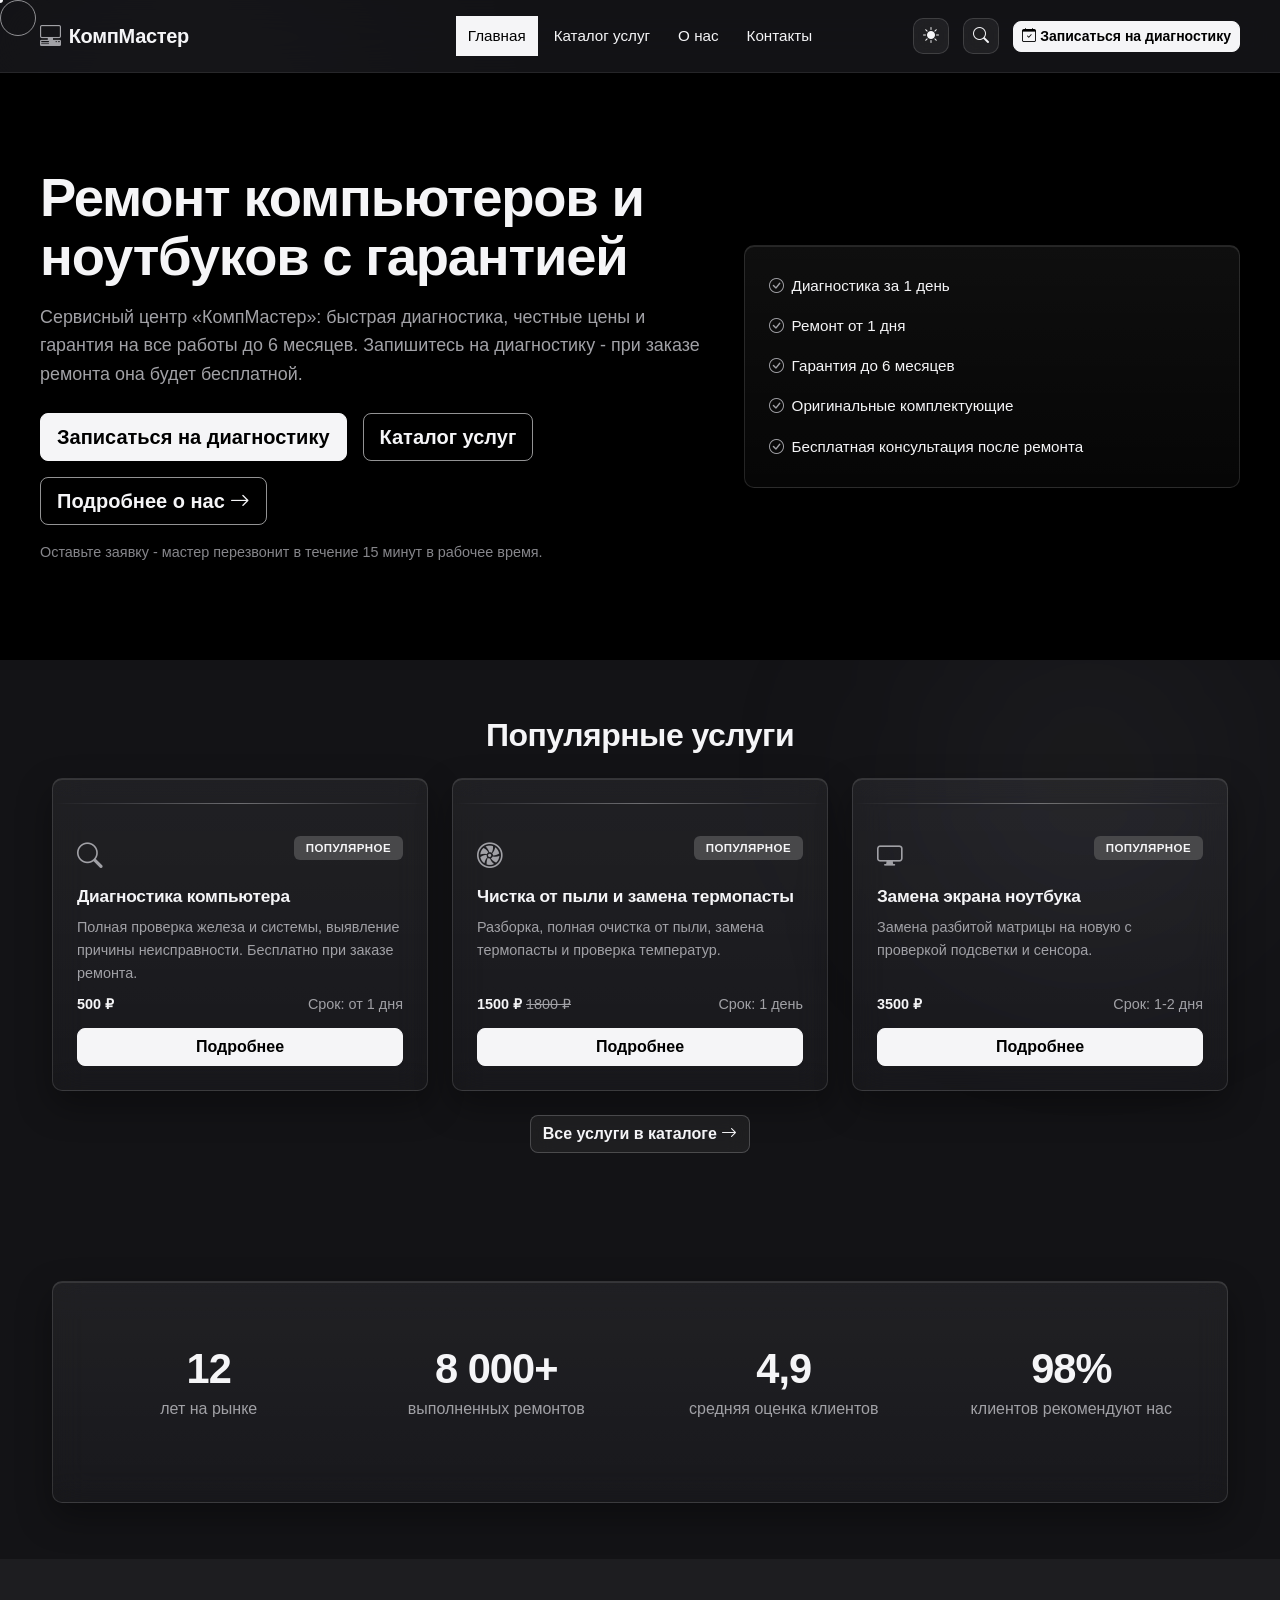
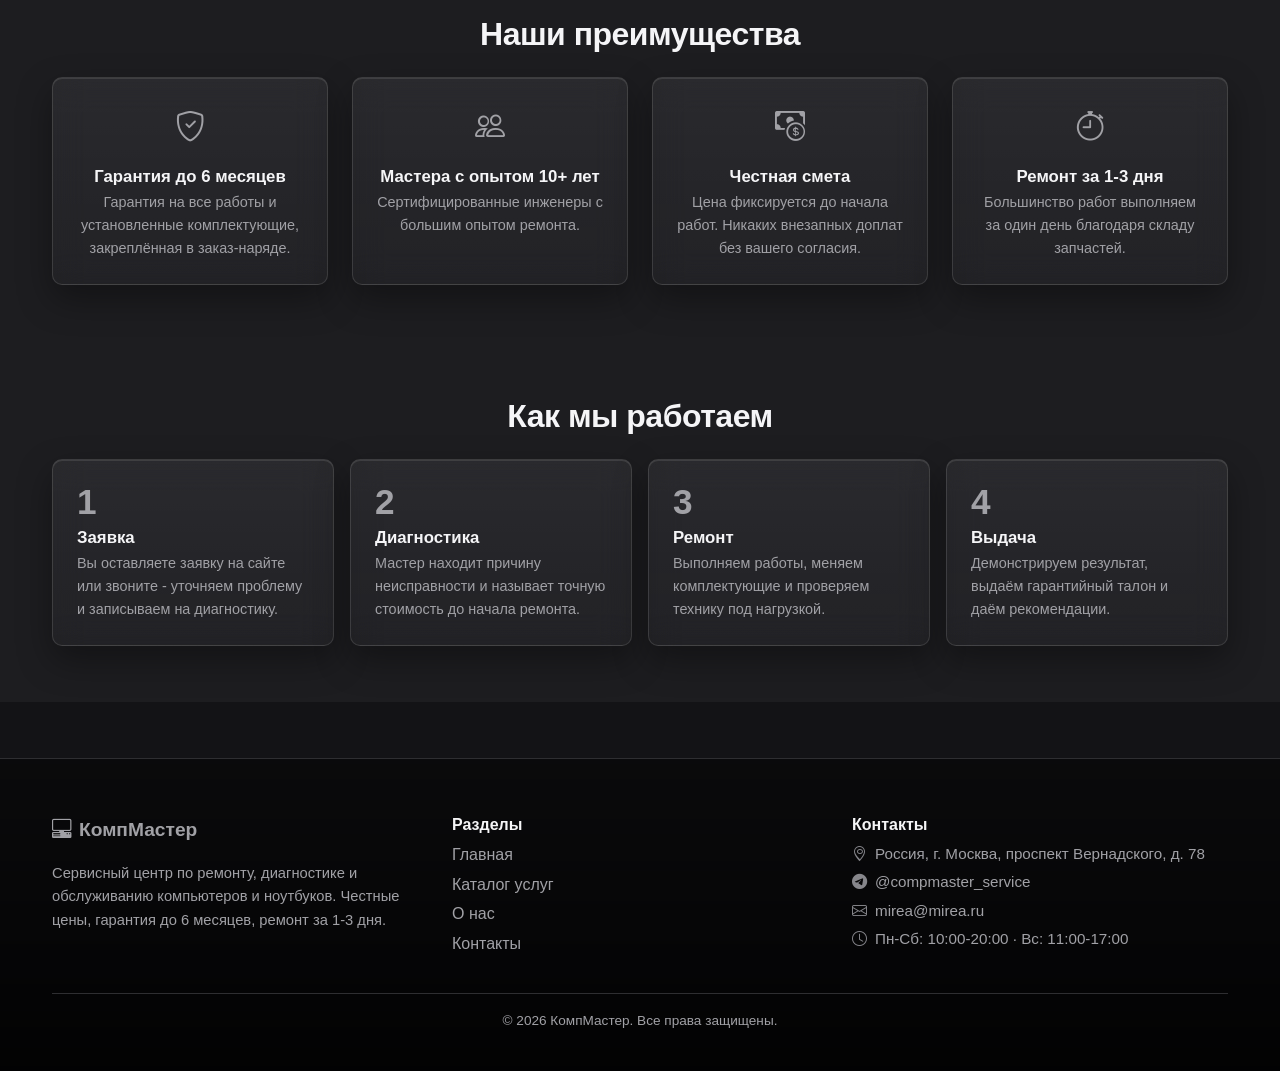
==== experimental/index.html @ b57129ef "Экспериментальная версия: прогресс-бар, темы, курсор, поиск, reveal-анимации" ====
<!DOCTYPE html>
<html lang="ru">
<head>
<meta charset="UTF-8">
<meta name="viewport" content="width=device-width, initial-scale=1.0">
<meta name="description" content="КомпМастер - ремонт и обслуживание компьютеров и ноутбуков.">
<title>КомпМастер - ремонт компьютеров</title>

<link rel="stylesheet" href="https://cdn.jsdelivr.net/npm/bootstrap@5.3.3/dist/css/bootstrap.min.css">
<link rel="stylesheet" href="https://cdn.jsdelivr.net/npm/bootstrap-icons@1.11.3/font/bootstrap-icons.min.css">
<link rel="icon" type="image/svg+xml" href="images/favicon.svg">
<link rel="stylesheet" href="css/style.css">

<script src="https://cdn.jsdelivr.net/npm/bootstrap@5.3.3/dist/js/bootstrap.bundle.min.js" defer></script>
<script src="js/main.js" defer></script>
</head>
<body>
<div class="reading-progress" id="reading-progress" aria-hidden="true"></div>
<div class="cursor-dot" id="cursor-dot" aria-hidden="true"></div>
<div class="cursor-ring" id="cursor-ring" aria-hidden="true"></div>


<header class="site-header">
    <div class="container site-header__inner">

        <a class="site-header__logo" href="index.html">
            <i class="bi bi-pc-display-horizontal site-header__logo-icon"></i>
            КомпМастер
        </a>

        <nav class="site-nav" aria-label="Основная навигация">
<ul class="site-nav__list">
<li class="site-nav__item"><a class="site-nav__link site-nav__link--active" href="index.html" aria-current="page">Главная</a></li>
<li class="site-nav__item"><a class="site-nav__link" href="catalog.html">Каталог услуг</a></li>
<li class="site-nav__item"><a class="site-nav__link" href="about.html">О нас</a></li>
<li class="site-nav__item"><a class="site-nav__link" href="contacts.html">Контакты</a></li>
</ul>
</nav>

        <div class="site-header__actions">
<button class="header-icon-btn" id="theme-toggle" type="button" aria-label="Сменить тему"><i class="bi bi-sun-fill" aria-hidden="true"></i></button>
<button class="header-icon-btn" id="search-open" type="button" aria-label="Поиск по сайту"><i class="bi bi-search" aria-hidden="true"></i></button>

            <a class="btn btn-primary btn-sm" href="service.html?id=1#request">
                <i class="bi bi-calendar-check"></i>
                Записаться на диагностику
            </a>
        </div>

    </div>
</header>

<main>

    <!-- ГЛАВНЫЙ ЭКРАН -->
    <section class="hero" id="hero">
        <div class="container hero__inner">

            <div class="hero__content">
                <h1 class="hero__title">Ремонт компьютеров и ноутбуков с гарантией</h1>

                <p class="hero__text">
                    Сервисный центр «КомпМастер»: быстрая диагностика,
                    честные цены и гарантия на все работы до 6 месяцев.
                    Запишитесь на диагностику - при заказе ремонта она будет бесплатной.
                </p>

                <div class="hero__actions">
                    <a class="btn btn-warning btn-lg hero__button" href="service.html?id=1#request">
                        Записаться на диагностику
                    </a>
                    <a class="btn btn-outline-light btn-lg" href="catalog.html">
                        Каталог услуг
                    </a>
                    <a class="btn btn-outline-light btn-lg" href="about.html">
                        Подробнее о нас
                        <i class="bi bi-arrow-right"></i>
                    </a>
                </div>

                <p class="hero__note">
                    Оставьте заявку - мастер перезвонит в течение 15 минут в рабочее время.
                </p>
            </div>

            <div class="hero__card">
                <ul class="hero__list">
                    <li class="hero__list-item"><i class="bi bi-check-circle"></i>Диагностика за 1 день</li>
                    <li class="hero__list-item"><i class="bi bi-check-circle"></i>Ремонт от 1 дня</li>
                    <li class="hero__list-item"><i class="bi bi-check-circle"></i>Гарантия до 6 месяцев</li>
                    <li class="hero__list-item"><i class="bi bi-check-circle"></i>Оригинальные комплектующие</li>
                    <li class="hero__list-item"><i class="bi bi-check-circle"></i>Бесплатная консультация после ремонта</li>
                </ul>
            </div>

        </div>
    </section>

    <!-- ПОПУЛЯРНЫЕ УСЛУГИ -->
    <section class="section" id="popular">
        <div class="container">
            <h2 class="section__title">Популярные услуги</h2>
            <div class="services-grid" id="popular-grid"></div>

            <p class="text-center mt-4">
                <a class="btn btn-dark" href="catalog.html">
                    Все услуги в каталоге
                    <i class="bi bi-arrow-right"></i>
                </a>
            </p>
        </div>
    </section>

    <!-- СТАТИСТИКА -->
    <section class="section" id="stats">
        <div class="container">
            <div class="stats-grid">
                <p class="stats-item">
                    <span class="stats-item__value">12</span>
                    <span class="stats-item__label">лет на рынке</span>
                </p>
                <p class="stats-item">
                    <span class="stats-item__value">8 000+</span>
                    <span class="stats-item__label">выполненных ремонтов</span>
                </p>
                <p class="stats-item">
                    <span class="stats-item__value">4,9</span>
                    <span class="stats-item__label">средняя оценка клиентов</span>
                </p>
                <p class="stats-item">
                    <span class="stats-item__value">98%</span>
                    <span class="stats-item__label">клиентов рекомендуют нас</span>
                </p>
            </div>
        </div>
    </section>

    <!-- ПРЕИМУЩЕСТВА -->
    <section class="section section--soft" id="advantages">
        <div class="container">
            <h2 class="section__title">Наши преимущества</h2>

            <div class="advantages-grid">
                <article class="advantage-card">
                    <i class="bi bi-shield-check advantage-card__icon"></i>
                    <h3 class="advantage-card__title">Гарантия до 6 месяцев</h3>
                    <p class="advantage-card__text">
                        Гарантия на все работы и установленные комплектующие,
                        закреплённая в заказ-наряде.
                    </p>
                </article>

                <article class="advantage-card">
                    <i class="bi bi-people advantage-card__icon"></i>
                    <h3 class="advantage-card__title">Мастера с опытом 10+ лет</h3>
                    <p class="advantage-card__text">
                        Сертифицированные инженеры с большим опытом ремонта.
                    </p>
                </article>

                <article class="advantage-card">
                    <i class="bi bi-cash-coin advantage-card__icon"></i>
                    <h3 class="advantage-card__title">Честная смета</h3>
                    <p class="advantage-card__text">
                        Цена фиксируется до начала работ.
                        Никаких внезапных доплат без вашего согласия.
                    </p>
                </article>

                <article class="advantage-card">
                    <i class="bi bi-stopwatch advantage-card__icon"></i>
                    <h3 class="advantage-card__title">Ремонт за 1-3 дня</h3>
                    <p class="advantage-card__text">
                        Большинство работ выполняем за один день
                        благодаря складу запчастей.
                    </p>
                </article>
            </div>
        </div>
    </section>

    <!-- ЭТАПЫ РАБОТЫ -->
    <section class="section section--soft" id="steps">
        <div class="container">
            <h2 class="section__title">Как мы работаем</h2>

            <ol class="steps-list">
                <li class="steps-list__item">
                    <h3 class="steps-list__title">Заявка</h3>
                    <p class="steps-list__text">
                        Вы оставляете заявку на сайте или звоните -
                        уточняем проблему и записываем на диагностику.
                    </p>
                </li>

                <li class="steps-list__item">
                    <h3 class="steps-list__title">Диагностика</h3>
                    <p class="steps-list__text">
                        Мастер находит причину неисправности и называет
                        точную стоимость до начала ремонта.
                    </p>
                </li>

                <li class="steps-list__item">
                    <h3 class="steps-list__title">Ремонт</h3>
                    <p class="steps-list__text">
                        Выполняем работы, меняем комплектующие
                        и проверяем технику под нагрузкой.
                    </p>
                </li>

                <li class="steps-list__item">
                    <h3 class="steps-list__title">Выдача</h3>
                    <p class="steps-list__text">
                        Демонстрируем результат, выдаём гарантийный
                        талон и даём рекомендации.
                    </p>
                </li>
            </ol>
        </div>
    </section>

</main>

<!-- ПОДВАЛ -->
<footer class="site-footer">
<div class="container">
<div class="site-footer__grid">
<div class="site-footer__about">
<a class="site-footer__logo" href="index.html"><i class="bi bi-pc-display-horizontal" aria-hidden="true"></i>КомпМастер</a>
<p class="site-footer__slogan">Сервисный центр по ремонту, диагностике и обслуживанию компьютеров и ноутбуков. Честные цены, гарантия до 6 месяцев, ремонт за 1-3 дня.</p>
</div>
<nav class="site-footer__nav" aria-label="Разделы сайта">
<h2 class="site-footer__title">Разделы</h2>
<ul class="site-footer__list">
<li class="site-footer__list-item"><a class="site-footer__link" href="index.html">Главная</a></li>
<li class="site-footer__list-item"><a class="site-footer__link" href="catalog.html">Каталог услуг</a></li>
<li class="site-footer__list-item"><a class="site-footer__link" href="about.html">О нас</a></li>
<li class="site-footer__list-item"><a class="site-footer__link" href="contacts.html">Контакты</a></li>
</ul>
</nav>
<div class="site-footer__contacts">
<h2 class="site-footer__title">Контакты</h2>
<p class="site-footer__contact"><i class="bi bi-geo-alt" aria-hidden="true"></i>Россия, г. Москва, проспект Вернадского, д. 78</p>
<p class="site-footer__contact"><i class="bi bi-telegram" aria-hidden="true"></i><a href="https://t.me/compmaster_service" target="_blank" rel="noopener">@compmaster_service</a></p>
<p class="site-footer__contact"><i class="bi bi-envelope" aria-hidden="true"></i><a href="mailto:mirea@mirea.ru">mirea@mirea.ru</a></p>
<p class="site-footer__contact"><i class="bi bi-clock" aria-hidden="true"></i>Пн-Сб: 10:00-20:00 · Вс: 11:00-17:00</p>
</div>
</div>
<div class="site-footer__bottom">
<p>&copy; 2026 КомпМастер. Все права защищены.</p>
</div>
</div>
</footer>

<!-- МОДАЛЬНОЕ ОКНО УСЛУГИ -->
<div class="modal fade service-modal" id="service-modal" tabindex="-1"
     aria-labelledby="service-modal-title" aria-hidden="true">
    <div class="modal-dialog modal-dialog-centered">
        <div class="modal-content">
            <div class="modal-header">
                <h2 class="modal-title h5" id="service-modal-title">Услуга</h2>
                <button class="btn-close" type="button"
                        data-bs-dismiss="modal" aria-label="Закрыть"></button>
            </div>
            <div class="modal-body">
                <p class="service-modal__info" id="service-modal-description">
                    Краткое описание услуги.
                </p>
                <div class="service-modal__meta">
                    <span>Категория: <strong id="service-modal-category">-</strong></span>
                    <span>Стоимость: <strong id="service-modal-price">-</strong></span>
                    <span>Срок: <strong id="service-modal-days">-</strong></span>
                </div>
            </div>
            <div class="modal-footer">
                <a class="btn btn-outline-secondary" href="catalog.html">Все услуги</a>
                <a class="btn btn-primary" id="service-modal-link" href="service.html">
                    Перейти на страницу услуги
                </a>
            </div>
        </div>
    </div>
</div>

<button class="scroll-top" id="scroll-top" type="button" aria-label="Наверх">
    <i class="bi bi-arrow-up"></i>
</button>


<div class="search-overlay" id="search-overlay" aria-hidden="true">
<div class="search-overlay__backdrop" id="search-backdrop"></div>
<div class="search-overlay__panel" role="dialog" aria-modal="true" aria-label="Поиск по сайту">
<div class="search-overlay__header">
<i class="bi bi-search search-overlay__icon" aria-hidden="true"></i>
<input class="search-overlay__input" id="search-input" type="search" placeholder="Поиск: услуги, страницы..." autocomplete="off">
<button class="search-overlay__close" id="search-close" type="button" aria-label="Закрыть поиск"><i class="bi bi-x-lg" aria-hidden="true"></i></button>
</div>
<div class="search-overlay__results" id="search-results" role="listbox"></div>
</div>
</div>
</body>
</html>
---- experimental/css/style.css ----
/* КомпМастер — сервисный центр по ремонту компьютеров */
/* Методология: БЭМ · Flexbox + Grid · CSS-переменные */
/* Стиль: тёмная монохромная тема (Apple Dark) */

/* 1. Переменные проекта */
:root {
  /* Цвет: тёмная монохромная палитра */
  --color-bg: #131316;
  --color-text: #f5f5f7;
  --color-muted: #a1a1a6;
  --color-primary: #f5f5f7;
  --color-primary-dark: #d2d2d7;
  --color-dark: #000000;
  --color-accent: #86868b;
  --color-border: #2e2e31;
  --color-surface: #1d1d20;
  --color-surface-accent: #26262a;
  --color-danger: #ff6b6b;
  --color-success: #4cd471;
  --color-success-bg: rgb(76 212 113 / 12%);
  --color-error-bg: rgb(255 107 107 / 12%);
  --color-white: #ffffff;
  /* Отступы */
  --space-xs: 4px;
  --space-sm: 8px;
  --space-md: 16px;
  --space-lg: 24px;
  --space-xl: 32px;
  --space-2xl: 56px;
  /* Тени */
  --shadow-sm: 0 1px 3px rgb(0 0 0 / 40%);
  --shadow-md: 0 6px 18px rgb(0 0 0 / 45%);
  --shadow-lg: 0 16px 40px rgb(0 0 0 / 55%);
  /* Прочее */
  --container-width: 1200px;
  --header-height: 72px;
  --focus-ring: 0 0 0 3px rgb(245 245 247 / 15%);
  --transition: 0.25s ease;
}

/* 2. Базовые стили */
* { box-sizing: border-box; }
html { scroll-behavior: smooth; }
body {
  margin: 0;
  font-family: -apple-system, BlinkMacSystemFont, "Segoe UI", Roboto, Arial, sans-serif;
  font-size: 16px;
  line-height: 1.6;
  color: var(--color-text);
  background-color: var(--color-bg);
  -webkit-font-smoothing: antialiased;
}
a { color: var(--color-text); }
a:hover { color: var(--color-muted); }
a:focus-visible,
button:focus-visible,
input:focus-visible,
select:focus-visible,
textarea:focus-visible {
  outline: 2px solid var(--color-text);
  outline-offset: 2px;
  box-shadow: var(--focus-ring);
}
:target { outline: none; }
section[id], [id="request"] { scroll-margin-top: calc(var(--header-height) + 16px); }
img { max-width: 100%; }
.container { max-width: var(--container-width); }

::selection { color: var(--color-dark); background-color: var(--color-text); }

/* Слегка закруглённые окна и карточки (как у Apple) */
.modal-content { border-radius: 12px; overflow: hidden; }
.service-card,
.review-card,
.advantage-card,
.steps-list__item,
.hero__card,
.request-form,
.filters,
.filters__help,
.contact-list__item,
.stats-grid,
.reviews-summary,
.accordion-item { border-radius: 10px; }
.btn,
.form-control,
.form-select { border-radius: 8px; }
.badge-tag { border-radius: 6px; }


/* Секции */
.section { padding: var(--space-2xl) 0; }
.section--soft { background-color: var(--color-surface); }
.section__title {
  margin: 0 0 var(--space-lg);
  font-size: 2rem;
  font-weight: 700;
  letter-spacing: -0.5px;
  text-align: center;
}
.section__text { max-width: 820px; margin: 0 auto; color: var(--color-muted); }
.section__subtitle { color: var(--color-muted); }

/* Кнопки: белый, серый, контурный — без цветных */
.btn {
  --bs-btn-color: var(--color-text);
  --bs-btn-hover-color: var(--color-text);
  transition: opacity var(--transition), background-color var(--transition), border-color var(--transition), color var(--transition);
  font-weight: 600;
}
.btn:hover { transform: none; opacity: 0.88; }
.btn-primary {
  --bs-btn-bg: var(--color-text);
  --bs-btn-border-color: var(--color-text);
  --bs-btn-color: var(--color-dark);
  --bs-btn-hover-color: var(--color-dark);
  --bs-btn-hover-bg: var(--color-primary-dark);
  --bs-btn-hover-border-color: var(--color-primary-dark);
  --bs-btn-active-color: var(--color-dark);
  --bs-btn-active-bg: var(--color-primary-dark);
  --bs-btn-active-border-color: var(--color-primary-dark);
  --bs-btn-disabled-bg: var(--color-muted);
  --bs-btn-disabled-border-color: var(--color-muted);
  --bs-btn-disabled-color: var(--color-dark);
  box-shadow: none;
}
.btn-dark {
  --bs-btn-color: var(--color-text);
  --bs-btn-bg: transparent;
  --bs-btn-border-color: var(--color-text);
  --bs-btn-hover-color: var(--color-dark);
  --bs-btn-hover-bg: var(--color-text);
  --bs-btn-hover-border-color: var(--color-text);
  --bs-btn-active-color: var(--color-dark);
  --bs-btn-active-bg: var(--color-text);
  --bs-btn-active-border-color: var(--color-text);
}
.btn-warning {
  --bs-btn-color: var(--color-dark);
  --bs-btn-bg: var(--color-text);
  --bs-btn-border-color: var(--color-text);
  --bs-btn-hover-color: var(--color-dark);
  --bs-btn-hover-bg: var(--color-primary-dark);
  --bs-btn-hover-border-color: var(--color-primary-dark);
}
.btn-outline-secondary {
  --bs-btn-color: var(--color-text);
  --bs-btn-border-color: var(--color-border);
  --bs-btn-hover-color: var(--color-dark);
  --bs-btn-hover-bg: var(--color-text);
  --bs-btn-hover-border-color: var(--color-text);
}
.btn-outline-light {
  --bs-btn-color: var(--color-text);
  --bs-btn-border-color: rgb(245 245 247 / 60%);
  --bs-btn-hover-color: var(--color-dark);
  --bs-btn-hover-bg: var(--color-text);
  --bs-btn-hover-border-color: var(--color-text);
}

/* Поля форм */
.form-control,
.form-select {
  background-color: var(--color-surface);
  border-color: var(--color-border);
  color: var(--color-text);
}
.form-control::placeholder { color: var(--color-muted); }
.form-control:focus,
.form-select:focus {
  background-color: var(--color-surface);
  border-color: var(--color-text);
  color: var(--color-text);
  box-shadow: 0 0 0 3px rgb(245 245 247 / 10%);
}
.form-select option { background-color: var(--color-surface); color: var(--color-text); }
.form-select {
  background-image: url("data:image/svg+xml,%3csvg xmlns='http://www.w3.org/2000/svg' viewBox='0 0 16 16'%3e%3cpath fill='none' stroke='%23a1a1a6' stroke-linecap='round' stroke-linejoin='round' stroke-width='2' d='m2 5 6 6 6-6'/%3e%3c/svg%3e");
  background-repeat: no-repeat;
  background-position: right 0.75rem center;
  background-size: 16px 12px;
}
.form-control:focus::placeholder,
.form-select:focus::placeholder { color: var(--color-muted); }

/* ==========================================
   3. ШАПКА САЙТА (закреплённая)
   Центрированное меню на всех страницах
========================================== */
.site-header {
  position: sticky;
  top: 0;
  z-index: 100;
  background-color: rgb(19 19 22 / 90%);
  backdrop-filter: saturate(180%) blur(16px);
  border-bottom: 1px solid var(--color-border);
}
.site-header__inner {
  display: grid;
  grid-template-columns: 1fr auto 1fr;
  align-items: center;
  gap: 16px;
  min-height: var(--header-height);
  padding: var(--space-sm) 0;
}
.site-header__logo {
  display: inline-flex;
  align-items: center;
  gap: var(--space-sm);
  justify-self: start;
  white-space: nowrap;
  color: var(--color-text);
  font-size: 1.25rem;
  font-weight: 700;
  letter-spacing: -0.3px;
  text-decoration: none;
}
.site-header__logo:hover { color: var(--color-muted); }
.site-header__logo-icon { color: var(--color-muted); font-size: 1.3rem; }
.site-nav { justify-self: center; }
.site-nav__list {
  display: flex;
  justify-content: center;
  align-items: center;
  flex-wrap: nowrap;
  gap: 4px;
  padding: 0;
  margin: 0;
  list-style: none;
}
.site-nav__link {
  display: inline-block;
  padding: 8px 12px;
  white-space: nowrap;
  color: var(--color-text);
  font-size: 0.95rem;
  font-weight: 500;
  text-decoration: none;
  transition: color var(--transition), background-color var(--transition);
}
.site-nav__link:hover { color: var(--color-muted); }
.site-nav__link--active,
.site-nav__link--active:hover {
  color: var(--color-dark);
  background-color: var(--color-text);
}
.site-header__actions {
  justify-self: end;
  display: flex;
  align-items: center;
  justify-content: flex-end;
  gap: 14px;
  white-space: nowrap;
}
.site-header__actions .btn { white-space: nowrap; }
.site-header__phone {
  display: inline-flex;
  align-items: center;
  gap: var(--space-xs);
  color: var(--color-text);
  font-weight: 600;
  white-space: nowrap;
  text-decoration: none;
  transition: color var(--transition);
}
.site-header__phone:hover { color: var(--color-muted); }

/* 4. Хлебные крошки */
.breadcrumbs { padding: var(--space-lg) 0 0; }
.breadcrumb { margin: 0; --bs-breadcrumb-divider-color: var(--color-muted); font-size: 0.9rem; }
.breadcrumb-item a { color: var(--color-muted); text-decoration: none; transition: color var(--transition); }
.breadcrumb-item a:hover { color: var(--color-text); }
.breadcrumb-item.active { color: var(--color-text); }

/* 5. Главная: баннер (hero) */
.hero {
  color: var(--color-text);
  background-color: var(--color-dark);
}
.hero .container { position: relative; z-index: 1; }
.hero__inner {
  display: grid;
  grid-template-columns: minmax(0, 1.15fr) minmax(0, 0.85fr);
  gap: var(--space-xl);
  align-items: center;
  padding: 96px 0;
  text-align: left;
}
.hero__title {
  margin: 0 0 var(--space-md);
  font-size: 3.4rem;
  font-weight: 700;
  letter-spacing: -1.2px;
  line-height: 1.08;
}
.hero__text { margin: 0 0 var(--space-lg); font-size: 1.12rem; color: var(--color-muted); }
.hero__actions { display: flex; flex-wrap: wrap; gap: var(--space-md); }
.hero__button { min-width: 240px; }
.hero__note { margin: var(--space-md) 0 0; font-size: 0.9rem; color: var(--color-accent); }
.hero__card {
  padding: var(--space-lg);
  background-color: var(--color-surface);
  border: 1px solid var(--color-border);
}
.hero__list {
  display: grid;
  gap: var(--space-sm);
  padding: 0;
  margin: 0;
  list-style: none;
  font-size: 0.95rem;
}
.hero__list-item { display: flex; gap: var(--space-sm); align-items: baseline; }
.hero__list-item .bi { color: var(--color-muted); }

/* 6. О сервисе и преимущества */
.about__inner {
  display: grid;
  grid-template-columns: repeat(3, minmax(0, 1fr));
  gap: var(--space-lg);
  font-size: 0.98rem;
}
.about__inner .section__text { margin: 0; }
.advantages-grid {
  display: grid;
  grid-template-columns: repeat(4, minmax(0, 1fr));
  gap: var(--space-lg);
}
.advantage-card {
  padding: var(--space-lg);
  text-align: center;
  background-color: var(--color-surface);
  border: none;
  box-shadow: none;
}
.advantage-card__icon { font-size: 1.9rem; color: var(--color-muted); }
.advantage-card__title { margin: var(--space-md) 0 var(--space-xs); font-size: 1.05rem; font-weight: 700; }
.advantage-card__text { margin: 0; font-size: 0.9rem; color: var(--color-muted); }

/* 7. Метки и карточки услуг */
.badge-tag {
  display: inline-block;
  padding: 3px 12px;
  font-size: 0.72rem;
  font-weight: 700;
  letter-spacing: 0.4px;
  text-transform: uppercase;
  color: var(--color-dark);
  background-color: var(--color-primary-dark);
  white-space: nowrap;
}
.badge-tag--popular { color: var(--color-text); background-color: #48484a; }
.badge-tag--discount { color: var(--color-dark); background-color: #d2d2d7; }
.badge-tag--fast { color: var(--color-text); background-color: #6e6e73; }
.services-grid {
  display: grid;
  grid-template-columns: repeat(3, minmax(0, 1fr));
  gap: var(--space-lg);
}
.services-grid--catalog { grid-template-columns: repeat(auto-fill, minmax(270px, 1fr)); }
.service-card {
  position: relative;
  display: flex;
  flex-direction: column;
  gap: var(--space-sm);
  padding: var(--space-lg);
  background-color: var(--color-surface);
  border: 1px solid var(--color-border);
  transition: border-color var(--transition), background-color var(--transition);
}
.service-card:hover { border-color: var(--color-muted); background-color: var(--color-surface-accent); }
.service-card__header {
  display: flex;
  justify-content: space-between;
  align-items: flex-start;
  gap: var(--space-sm);
}
.service-card__icon { font-size: 1.6rem; color: var(--color-muted); }
.service-card__title { margin: 0; font-size: 1.08rem; font-weight: 700; line-height: 1.35; letter-spacing: -0.2px; }
.service-card__link { color: inherit; text-decoration: none; }
.service-card__link:hover { color: var(--color-muted); }
.service-card__description { flex-grow: 1; margin: 0; font-size: 0.9rem; color: var(--color-muted); }
.service-card__meta {
  display: flex;
  justify-content: space-between;
  flex-wrap: wrap;
  gap: var(--space-xs) var(--space-sm);
  font-size: 0.9rem;
}
.service-card__price { font-weight: 800; color: var(--color-text); }
.service-card__old-price {
  margin-left: var(--space-xs);
  color: var(--color-muted);
  font-weight: 400;
  text-decoration: line-through;
}
.service-card__duration { color: var(--color-muted); }
.service-card__actions { display: flex; gap: var(--space-sm); margin-top: var(--space-xs); }
.service-card__button { flex: 1; }
.service-card--hidden { display: none; }

/* 8. Этапы работы, отзывы, статистика */
.steps-list {
  display: grid;
  grid-template-columns: repeat(4, minmax(0, 1fr));
  gap: var(--space-md);
  padding: 0;
  margin: 0;
  list-style: none;
  counter-reset: steps;
  text-align: left;
}
.steps-list__item {
  position: relative;
  padding: var(--space-lg);
  counter-increment: steps;
  background-color: var(--color-surface);
  border: none;
}
.steps-list__item::before {
  content: counter(steps);
  display: block;
  color: var(--color-muted);
  font-size: 2.2rem;
  font-weight: 800;
  line-height: 1;
  margin-bottom: var(--space-sm);
}
.steps-list__title { margin: 0 0 var(--space-xs); font-size: 1.05rem; font-weight: 700; }
.steps-list__text { margin: 0; font-size: 0.9rem; color: var(--color-muted); }
.reviews-grid {
  display: grid;
  grid-template-columns: repeat(3, minmax(0, 1fr));
  gap: var(--space-lg);
}
.review-card {
  display: flex;
  flex-direction: column;
  padding: var(--space-lg);
  background-color: var(--color-surface);
  border: none;
}
.review-card__text { flex-grow: 1; margin: 0 0 var(--space-md); font-style: italic; color: var(--color-text); }
.review-card__rating { margin: 0 0 var(--space-xs); color: var(--color-text); }
.review-card__author { margin: 0; font-weight: 700; }
.stats-grid {
  display: grid;
  grid-template-columns: repeat(4, minmax(0, 1fr));
  gap: var(--space-lg);
  padding: 64px var(--space-lg);
  text-align: center;
  color: var(--color-text);
  background-color: var(--color-dark);
  border: 1px solid var(--color-border);
}
.stats-item__value { display: block; font-size: 2.6rem; font-weight: 700; letter-spacing: -1px; line-height: 1.1; }
.stats-item__label { display: block; margin-top: var(--space-xs); color: var(--color-muted); }

/* 9. Каталог: фильтры, модальное окно */
.catalog-layout {
  display: grid;
  grid-template-columns: 280px minmax(0, 1fr);
  gap: var(--space-xl);
  align-items: start;
}
.filters {
  position: sticky;
  top: calc(var(--header-height) + var(--space-md));
  padding: var(--space-lg);
  background-color: var(--color-surface);
  border: 1px solid var(--color-border);
}
.filters__title {
  margin: 0 0 var(--space-md);
  font-size: 1.15rem;
  font-weight: 700;
  letter-spacing: -0.3px;
}
.filters__group { padding: 0 0 var(--space-md); border: none; border-bottom: 1px solid var(--color-border); }
.filters__group:last-of-type { border-bottom: none; padding-bottom: 0; }
.filters__group-title { margin: 0 0 var(--space-sm); font-size: 0.95rem; font-weight: 700; }
.filters__option {
  display: flex;
  align-items: center;
  gap: var(--space-sm);
  margin: var(--space-xs) 0;
  font-size: 0.95rem;
  cursor: pointer;
}
.filters__option input { accent-color: var(--color-muted); }
.filters__results { margin: var(--space-md) 0 0; padding-top: var(--space-sm); border-top: 1px solid var(--color-border); color: var(--color-muted); font-size: 0.9rem; }
.service-modal__info { margin: 0 0 var(--space-md); color: var(--color-muted); }
.service-modal__meta {
  display: flex;
  justify-content: space-between;
  flex-wrap: wrap;
  gap: var(--space-xs) var(--space-md);
  padding: var(--space-sm) 0;
  border-top: 1px solid var(--color-border);
  border-bottom: 1px solid var(--color-border);
}
/* Модальное окно: тёмное */
.service-modal .modal-content { background-color: var(--color-surface); border: 1px solid var(--color-border); box-shadow: var(--shadow-lg); }
.service-modal .modal-header, .service-modal .modal-footer { border-color: var(--color-border); }
.service-modal .btn-close { filter: invert(1) grayscale(100%); }
.modal-backdrop { --bs-backdrop-bg: #000000; --bs-backdrop-opacity: 0.7; }

/* 10. Страница услуги */
.service-page__inner {
  display: grid;
  grid-template-columns: minmax(0, 1.5fr) minmax(0, 1fr);
  gap: var(--space-xl);
  align-items: start;
}
.service-page__title { margin: 0 0 var(--space-sm); font-size: 2rem; font-weight: 700; letter-spacing: -0.8px; line-height: 1.2; }
.service-page__badge { margin: 0 0 var(--space-sm); }
.service-page__meta {
  display: flex;
  flex-wrap: wrap;
  gap: var(--space-sm) var(--space-2xl);
  padding: var(--space-md) var(--space-lg);
  margin: 0 0 var(--space-lg);
  background-color: var(--color-surface);
}
.service-page__meta-item { margin: 0; color: var(--color-muted); }
.service-page__meta-item s { color: var(--color-muted); }
.service-page__meta-value { color: var(--color-text); font-weight: 700; }
.service-page__section-title { margin: var(--space-xl) 0 var(--space-sm); font-size: 1.3rem; font-weight: 700; letter-spacing: -0.3px; }
.service-page__list { padding-left: 22px; margin: 0; }
.service-page__list li { padding-left: var(--space-xs); }
.service-page__list-item { margin: var(--space-xs) 0; }
.service-page__list-item::marker { color: var(--color-muted); }

/* 11. Формы */
.request-form {
  position: sticky;
  top: calc(var(--header-height) + var(--space-md));
  padding: var(--space-lg);
  background-color: var(--color-surface);
  border: 1px solid var(--color-border);
}
.request-form__title { margin: 0 0 var(--space-xs); font-size: 1.35rem; font-weight: 700; letter-spacing: -0.4px; }
.request-form__note { margin: 0 0 var(--space-md); font-size: 0.9rem; color: var(--color-muted); }
.request-form__actions { display: flex; flex-wrap: wrap; gap: var(--space-md); }
.form-label { font-weight: 600; }
.form-message { margin: var(--space-md) 0 0; }
.form-message[hidden] { display: none; }
.form-message--success { padding: var(--space-md); color: var(--color-success); background-color: var(--color-success-bg); }
.form-message--error { padding: var(--space-md); color: var(--color-danger); background-color: var(--color-error-bg); }
input[aria-invalid="true"],
select[aria-invalid="true"],
textarea[aria-invalid="true"] {
  border-color: var(--color-danger) !important;
}
.field-error { display: none; margin: var(--space-xs) 0 0; color: var(--color-danger); font-size: 0.85rem; }
input[aria-invalid="true"] + .field-error,
select[aria-invalid="true"] + .field-error,
textarea[aria-invalid="true"] + .field-error { display: block; }

/* 12. Контакты */
.contacts-layout {
  display: grid;
  grid-template-columns: minmax(0, 1fr) minmax(0, 1fr);
  gap: var(--space-xl);
  align-items: start;
}
.contacts-layout .section__title { text-align: left; }
.contact-list {
  display: grid;
  gap: var(--space-md);
  padding: 0;
  margin: 0;
  list-style: none;
}
.contact-list__item { display: flex; gap: var(--space-sm); align-items: baseline; }
.contact-list__item .bi { color: var(--color-muted); }
.contact-list__label { color: var(--color-muted); }
.contacts-map,
.map {
  width: 100%;
  min-height: 520px;
  border: 1px solid var(--color-border);
  filter: grayscale(1) invert(0.9) contrast(0.9);
}
.contacts-map iframe,
.map iframe { display: block; width: 100%; height: 100%; min-height: 320px; border: 0; }

/* 13. FAQ (Bootstrap Accordion, тёмная тема) */
.accordion {
  --bs-accordion-color: var(--color-text);
  --bs-accordion-bg: var(--color-surface);
  --bs-accordion-border-color: var(--color-border);
  --bs-accordion-btn-color: var(--color-text);
  --bs-accordion-btn-bg: var(--color-surface);
  --bs-accordion-active-color: var(--color-text);
  --bs-accordion-active-bg: var(--color-surface-accent);
  --bs-accordion-btn-focus-box-shadow: var(--focus-ring);
}
.accordion-button:not(.collapsed) { box-shadow: none; }
.accordion-button::after { filter: invert(1) grayscale(100%); }
.accordion-body { color: var(--color-muted); }

/* 14. Подвал */
.site-footer {
  margin-top: var(--space-2xl);
  padding: var(--space-2xl) 0 var(--space-lg);
  color: var(--color-muted);
  background-color: var(--color-dark);
  border-top: 1px solid var(--color-border);
}
.site-footer__inner {
  display: grid;
  grid-template-columns: repeat(auto-fit, minmax(200px, 1fr));
  gap: var(--space-xl);
}
/* Три равных столба подвала */
.site-footer__grid {
  display: grid;
  grid-template-columns: repeat(3, minmax(0, 1fr));
  gap: var(--space-lg);
}
.site-footer__logo {
  display: inline-flex;
  align-items: center;
  gap: var(--space-sm);
  color: var(--color-text);
  font-size: 1.2rem;
  font-weight: 700;
  text-decoration: none;
}
.site-footer__logo:hover { color: var(--color-muted); }
.site-footer__logo .bi { color: var(--color-muted); font-size: 1.2rem; }
.site-footer__slogan { margin: var(--space-md) 0 0; font-size: 0.92rem; color: var(--color-muted); }
.site-footer__title--secondary { margin-top: var(--space-lg); }
.site-footer__contact {
  display: flex;
  gap: var(--space-sm);
  align-items: baseline;
  margin: var(--space-xs) 0;
  color: var(--color-muted);
  font-size: 0.95rem;
}
.site-footer__contact .bi { color: var(--color-accent); }
.site-footer__contact a { color: var(--color-muted); text-decoration: none; }
.site-footer__contact a:hover { color: var(--color-text); }
.site-footer__title { margin: 0 0 var(--space-sm); color: var(--color-text); font-size: 1rem; font-weight: 700; }
.site-footer__list { padding: 0; margin: 0; list-style: none; }
.site-footer__list li { margin: var(--space-xs) 0; }
.site-footer a { color: var(--color-muted); text-decoration: none; }
.site-footer a:hover { color: var(--color-text); }
.site-footer__bottom {
  margin-top: var(--space-xl);
  padding-top: var(--space-md);
  border-top: 1px solid var(--color-border);
  font-size: 0.85rem;
  text-align: center;
}

/* 15. Кнопка «Наверх» */
#scroll-top,
.scroll-top {
  position: fixed;
  right: var(--space-lg);
  bottom: var(--space-lg);
  z-index: 90;
  display: none;
  align-items: center;
  justify-content: center;
  width: 44px;
  height: 44px;
  padding: 0;
  color: var(--color-dark);
  background-color: var(--color-text);
  border: none;
  box-shadow: var(--shadow-md);
  cursor: pointer;
}
#scroll-top.is-visible,
#scroll-top.visible,
#scroll-top.show,
#scroll-top.scroll-top--visible,
.scroll-top.is-visible,
.scroll-top.visible,
.scroll-top.show,
.scroll-top.scroll-top--visible { display: inline-flex; }

/* ==========================================
   16. АДАПТИВ
========================================== */

/* Планшеты */
@media (max-width: 1100px) {
  .site-header__inner {
    grid-template-columns: 1fr auto;
    justify-content: space-between;
  }
  .site-header__logo { grid-column: 1; grid-row: 1; }
  .site-header__actions { grid-column: 2; grid-row: 1; }
  .site-nav {
    grid-column: 1 / -1;
    grid-row: 2;
    width: 100%;
    justify-self: center;
  }
  .site-nav__list { justify-content: center; flex-wrap: wrap; }

  .hero__title { font-size: 2.8rem; }
  .advantages-grid,
  .steps-list,
  .stats-grid { grid-template-columns: repeat(2, minmax(0, 1fr)); }
  .services-grid,
  .reviews-grid { grid-template-columns: repeat(2, minmax(0, 1fr)); }
}

@media (max-width: 900px) {
  .hero__inner,
  .about__inner,
  .catalog-layout,
  .service-page__inner,
  .contacts-layout { grid-template-columns: minmax(0, 1fr); }
  .hero__inner { padding: 64px 0; }
  .filters,
  .request-form { position: static; }
}

/* Телефоны */
@media (max-width: 600px) {
  .site-header__inner {
    display: flex;
    flex-direction: column;
    align-items: center;
    padding: 14px 0;
  }
  .site-header__logo { justify-self: center; }
  .site-nav { width: 100%; }
  .site-nav__list { justify-content: center; flex-wrap: wrap; gap: 4px; }
  .site-nav__link { padding: 6px 9px; font-size: 0.85rem; }
  .site-header__actions { justify-content: center; flex-wrap: wrap; }

  .section { padding: 40px 0; }
  .section__title { font-size: 1.6rem; }
  .hero__title { font-size: 2.1rem; letter-spacing: -0.6px; }
  .hero__button { min-width: 0; width: 100%; }
  .advantages-grid,
  .steps-list,
  .stats-grid,
  .services-grid,
  .reviews-grid { grid-template-columns: minmax(0, 1fr); }
  .stats-grid { padding: 40px var(--space-md); }
  .service-page__title { font-size: 1.6rem; }
  .service-page__meta { gap: var(--space-xs) var(--space-lg); }
}
/* 16. Продающие блоки: помощь в фильтрах, сводный рейтинг, гарантии формы */

/* Блок «Не нашли услугу?» в сайдбаре каталога */
.filters__help {
  margin-top: var(--space-md);
  padding: var(--space-md);
  border: 1px dashed var(--color-border);
  text-align: center;
}
.filters__help-title { margin: 0 0 4px; font-weight: 700; }
.filters__help-text { margin: 0 0 var(--space-sm); font-size: 0.88rem; color: var(--color-muted); }
.filters__help-phone { color: var(--color-text); font-weight: 800; text-decoration: none; }
.filters__help-phone:hover { color: var(--color-muted); }

/* Сводный рейтинг на странице отзывов */
.reviews-summary {
  display: flex;
  align-items: center;
  justify-content: center;
  gap: var(--space-lg);
  max-width: 680px;
  margin: 0 auto var(--space-xl);
  padding: var(--space-md) var(--space-lg);
  background-color: var(--color-surface);
  border: 1px solid var(--color-border);
}
.reviews-summary__score { margin: 0; font-size: 2.6rem; font-weight: 800; line-height: 1; }
.reviews-summary__info { text-align: left; }
.reviews-summary__stars { margin: 0 0 4px; font-size: 1.1rem; }
.reviews-summary__label { margin: 0; font-size: 0.88rem; color: var(--color-muted); }

/* Гарантии в форме заявки */
.request-form__benefits {
  display: grid;
  gap: var(--space-xs);
  margin: 0 0 var(--space-md);
  padding: 0;
  list-style: none;
  font-size: 0.88rem;
  color: var(--color-muted);
}
.request-form__benefits .bi { color: var(--color-muted); margin-right: var(--space-xs); }
.request-form__agreement { margin: var(--space-md) 0 0; font-size: 0.8rem; color: var(--color-accent); }

@media (max-width: 575px) {
  .reviews-summary { flex-direction: column; text-align: center; }
  .reviews-summary__info { text-align: center; }
}

/* 17. Подвал: адаптив столбов */
@media (max-width: 1100px) {
  .site-footer__grid { grid-template-columns: 1fr 1fr; }
  .site-footer__about { grid-column: 1 / -1; }
}
@media (max-width: 700px) {
  .site-footer__grid { grid-template-columns: 1fr; gap: var(--space-lg); }
  .site-footer__title--secondary { margin-top: var(--space-lg); }
}

/* 18. Эффект наведения на список в баннере */
.hero__list-item {
  padding: var(--space-xs) var(--space-sm);
  margin: 0 calc(var(--space-sm) * -1);
  border-radius: 8px;
  transition: background-color var(--transition), color var(--transition);
}
.hero__list-item .bi { transition: color var(--transition), transform var(--transition); }
.hero__list-item:hover {
  background-color: rgb(255 255 255 / 10%);
  color: var(--color-white);
}
.hero__list-item:hover .bi { color: #ffffff; transform: scale(1.2); }

/* 19. Галерея на странице «О нас» */
.about-gallery {
  display: grid;
  grid-template-columns: repeat(4, minmax(0, 1fr));
  gap: var(--space-md);
}
.about-gallery__item { margin: 0; }
.about-gallery__img {
  display: block;
  width: 100%;
  aspect-ratio: 4 / 3;
  object-fit: cover;
  border: 1px solid var(--color-border);
  border-radius: 10px;
  transition: transform var(--transition), box-shadow var(--transition);
}
.about-gallery__item:hover .about-gallery__img {
  transform: scale(1.03);
  box-shadow: var(--shadow-md);
}
.about-gallery__caption { margin: var(--space-sm) 0 0; font-size: 0.85rem; color: var(--color-muted); text-align: center; }
@media (max-width: 991px) {
  .about-gallery { grid-template-columns: repeat(2, minmax(0, 1fr)); }
}
@media (max-width: 575px) {
  .about-gallery { grid-template-columns: 1fr; }
}

/* 20. LIQUID GLASS: живой фон, стеклянные панели, плавные появления */

/* Световые пятна на фоне (плавают за контентом) */
body::before,
body::after {
  content: "";
  position: fixed;
  z-index: -1;
  pointer-events: none;
  filter: blur(90px);
}
body::before {
  width: 60vw;
  height: 60vw;
  left: -15vw;
  top: -20vw;
  background: radial-gradient(circle, rgb(255 255 255 / 7%), transparent 60%);
  animation: orb-float 22s ease-in-out infinite alternate;
}
body::after {
  width: 50vw;
  height: 50vw;
  right: -10vw;
  bottom: -15vw;
  background: radial-gradient(circle, rgb(150 150 160 / 8%), transparent 60%);
  animation: orb-float 27s ease-in-out infinite alternate-reverse;
}
@keyframes orb-float {
  from { transform: translate(0, 0) scale(1); }
  to { transform: translate(4vw, 3vw) scale(1.15); }
}
@media (prefers-reduced-motion: reduce) {
  body::before, body::after { animation: none; }
}

/* Стеклянные панели */
.service-card,
.advantage-card,
.review-card,
.request-form,
.filters,
.filters__help,
.hero__card,
.stats-grid,
.contact-list__item,
.reviews-summary,
.steps-list__item,
.accordion-item,
.service-modal .modal-content {
  background: linear-gradient(rgb(255 255 255 / 6%), rgb(255 255 255 / 2.5%));
  -webkit-backdrop-filter: blur(16px) saturate(150%);
  backdrop-filter: blur(16px) saturate(150%);
  border: 1px solid rgb(255 255 255 / 12%);
  box-shadow: inset 0 1px 0 rgb(255 255 255 / 10%), 0 14px 34px rgb(0 0 0 / 35%);
}

/* Верхний блик на стеклянных карточках */
.service-card::before,
.review-card::before,
.request-form::before {
  content: "";
  display: block;
  height: 1px;
  margin: 0 calc(var(--space-lg) * -1) var(--space-lg);
  background: linear-gradient(90deg, transparent, rgb(255 255 255 / 35%), transparent);
}
.service-card:hover,
.review-card:hover {
  border-color: rgb(255 255 255 / 28%);
  box-shadow: inset 0 1px 0 rgb(255 255 255 / 15%), 0 18px 40px rgb(0 0 0 / 45%);
}

/* Шапка: более глубокое стекло */
.site-header {
  -webkit-backdrop-filter: saturate(180%) blur(22px);
  backdrop-filter: saturate(180%) blur(22px);
  background-color: rgb(19 19 22 / 70%);
  border-bottom: 1px solid rgb(255 255 255 / 8%);
}

/* Поля форм: стекло */
.form-control,
.form-select {
  background-color: rgb(255 255 255 / 5%);
  -webkit-backdrop-filter: blur(10px);
  backdrop-filter: blur(10px);
  border-color: rgb(255 255 255 / 14%);
}
.form-control:focus,
.form-select:focus {
  background-color: rgb(255 255 255 / 8%);
  box-shadow: 0 0 0 3px rgb(255 255 255 / 12%);
}

/* Контурные кнопки: стеклянные */
.btn-dark,
.btn-outline-secondary {
  background-color: rgb(255 255 255 / 5%);
  -webkit-backdrop-filter: blur(12px);
  backdrop-filter: blur(12px);
  border-color: rgb(255 255 255 / 20%);
}
.btn-primary:hover {
  box-shadow: 0 8px 26px rgb(255 255 255 / 14%), inset 0 1px 0 rgb(255 255 255 / 30%);
}

/* Подвал: тонкое стекло поверх фоновых пятен */
.site-footer { background: linear-gradient(rgb(0 0 0 / 45%), rgb(0 0 0 / 85%)); }

/* Появление секций при прокрутке */
.reveal {
  opacity: 0;
  transform: translateY(20px);
  transition: opacity 0.6s ease, transform 0.6s ease;
}
.reveal.reveal--visible { opacity: 1; transform: none; }
@media (prefers-reduced-motion: reduce) {
  .reveal { opacity: 1; transform: none; transition: none; }
}

/* 21. Галерея-карусель на «О нас» (6 фото по кругу) */
.gallery { max-width: 520px; margin: 0 auto; }
.gallery__viewport {
  overflow: hidden;
  border: 1px solid rgb(255 255 255 / 12%);
  border-radius: 12px;
  background: linear-gradient(rgb(255 255 255 / 6%), rgb(255 255 255 / 2.5%));
  -webkit-backdrop-filter: blur(16px) saturate(150%);
  backdrop-filter: blur(16px) saturate(150%);
  box-shadow: inset 0 1px 0 rgb(255 255 255 / 10%), 0 14px 34px rgb(0 0 0 / 35%);
}
.gallery__track {
  display: flex;
  transition: transform 0.5s ease;
}
.gallery__slide { flex: 0 0 100%; margin: 0; }
.gallery__img {
  display: block;
  width: 100%;
  aspect-ratio: 4 / 3;
  object-fit: cover;
}
.gallery__caption {
  margin: 0;
  padding: var(--space-sm) var(--space-md);
  font-size: 0.9rem;
  color: var(--color-muted);
  background-color: rgb(0 0 0 / 25%);
  text-align: center;
}
.gallery__nav {
  display: flex;
  justify-content: center;
  align-items: center;
  gap: var(--space-md);
  margin-top: var(--space-md);
}
.gallery__btn {
  display: inline-flex;
  align-items: center;
  justify-content: center;
  width: 42px;
  height: 42px;
  padding: 0;
  color: var(--color-text);
  background-color: rgb(255 255 255 / 6%);
  border: 1px solid rgb(255 255 255 / 18%);
  border-radius: 10px;
  -webkit-backdrop-filter: blur(12px);
  backdrop-filter: blur(12px);
  transition: background-color var(--transition), border-color var(--transition);
}
.gallery__btn:hover { background-color: rgb(255 255 255 / 12%); border-color: rgb(255 255 255 / 30%); }
.gallery-dots { display: flex; gap: var(--space-sm); }
.gallery-dots__item {
  width: 9px;
  height: 9px;
  padding: 0;
  background-color: rgb(255 255 255 / 25%);
  border: none;
  border-radius: 50%;
  cursor: pointer;
  transition: background-color var(--transition);
}
.gallery-dots__item--active { background-color: var(--color-white); }
@media (max-width: 575px) {
  .gallery__caption { font-size: 0.8rem; }
  .gallery__btn { width: 38px; height: 38px; }
}

/* 22. ЭКСПЕРИМЕНТ: полоса прогресса чтения */
.reading-progress {
  position: fixed;
  top: 0;
  left: 0;
  z-index: 300;
  width: 0;
  height: 3px;
  background: linear-gradient(90deg, var(--color-text), var(--color-muted));
  transition: width 0.1s linear;
}

/* Кнопки темы и поиска в шапке */
.header-icon-btn {
  display: inline-flex;
  align-items: center;
  justify-content: center;
  width: 36px;
  height: 36px;
  padding: 0;
  color: var(--color-text);
  background-color: rgb(255 255 255 / 6%);
  border: 1px solid rgb(255 255 255 / 14%);
  border-radius: 10px;
  -webkit-backdrop-filter: blur(10px);
  backdrop-filter: blur(10px);
  transition: background-color var(--transition), border-color var(--transition);
}
.header-icon-btn:hover { background-color: rgb(255 255 255 / 12%); border-color: rgb(255 255 255 / 28%); }
[data-theme="light"] .header-icon-btn { background-color: rgb(0 0 0 / 4%); border-color: rgb(0 0 0 / 12%); }
[data-theme="light"] .header-icon-btn:hover { background-color: rgb(0 0 0 / 8%); border-color: rgb(0 0 0 / 20%); }

/* 23. ЭКСПЕРИМЕНТ: кастомный курсор */
body.custom-cursor,
body.custom-cursor * { cursor: none !important; }
.cursor-dot,
.cursor-ring {
  position: fixed;
  top: 0;
  left: 0;
  z-index: 4000;
  pointer-events: none;
  border-radius: 50%;
}
.cursor-dot {
  width: 6px;
  height: 6px;
  margin: -3px 0 0 -3px;
  background-color: var(--color-text);
}
.cursor-ring {
  width: 36px;
  height: 36px;
  border: 1.5px solid rgb(245 245 247 / 55%);
  transition: border-color var(--transition), transform 0.06s ease-out;
}
.cursor-ring--active { border-color: var(--color-text); }
[data-theme="light"] .cursor-ring { border-color: rgb(29 29 31 / 45%); }
@media (pointer: coarse) {
  .cursor-dot, .cursor-ring { display: none; }
}

/* 24. ЭКСПЕРИМЕНТ: поиск по сайту */
.search-overlay { position: fixed; inset: 0; z-index: 2000; display: none; }
.search-overlay--open { display: block; }
.search-overlay__backdrop {
  position: absolute;
  inset: 0;
  background-color: rgb(0 0 0 / 60%);
  -webkit-backdrop-filter: blur(6px);
  backdrop-filter: blur(6px);
}
.search-overlay__panel {
  position: relative;
  max-width: 640px;
  margin: 10vh auto 0;
  background-color: var(--color-surface);
  border: 1px solid var(--color-border);
  box-shadow: var(--shadow-lg);
}
.search-overlay__header {
  display: flex;
  align-items: center;
  gap: var(--space-md);
  padding: var(--space-md) var(--space-lg);
  border-bottom: 1px solid var(--color-border);
}
.search-overlay__icon { font-size: 1.1rem; color: var(--color-muted); }
.search-overlay__input {
  flex-grow: 1;
  padding: var(--space-xs) 0;
  color: var(--color-text);
  background: transparent;
  border: none;
  outline: none;
  font-size: 1.05rem;
}
.search-overlay__input::placeholder { color: var(--color-muted); }
.search-overlay__close {
  display: inline-flex;
  align-items: center;
  justify-content: center;
  width: 34px;
  height: 34px;
  padding: 0;
  color: var(--color-muted);
  background: transparent;
  border: 1px solid var(--color-border);
  border-radius: 8px;
}
.search-overlay__close:hover { color: var(--color-text); }
.search-overlay__results { max-height: 52vh; overflow-y: auto; padding: var(--space-sm); }
.search-result {
  display: block;
  padding: var(--space-md);
  border-radius: 10px;
  color: var(--color-text);
  text-decoration: none;
}
.search-result:hover { background-color: var(--color-surface-accent); }
.search-result__title { font-weight: 700; margin: 0 0 2px; }
.search-result__text { margin: 0; font-size: 0.88rem; color: var(--color-muted); }
.search-result__empty { padding: var(--space-lg); text-align: center; color: var(--color-muted); }

/* 25. ЭКСПЕРИМЕНТ: светлая тема */
[data-theme="light"] {
  --color-bg: #f5f5f7;
  --color-text: #1d1d1f;
  --color-muted: #6e6e73;
  --color-primary: #1d1d1f;
  --color-primary-dark: #000000;
  --color-dark: #ffffff;
  --color-accent: #86868b;
  --color-border: #d9d9de;
  --color-surface: #ffffff;
  --color-surface-accent: #eef0f3;
  --color-success-bg: #e6f7ec;
  --color-error-bg: #fdeceb;
  --shadow-sm: 0 1px 3px rgb(0 0 0 / 8%);
  --shadow-md: 0 6px 18px rgb(0 0 0 / 10%);
  --shadow-lg: 0 16px 40px rgb(0 0 0 / 16%);
  --focus-ring: 0 0 0 3px rgb(0 0 0 / 12%);
}
[data-theme="light"] body { background-color: var(--color-bg); }
[data-theme="light"] ::selection { color: #ffffff; background-color: #1d1d1f; }
[data-theme="light"] .site-header {
  background-color: rgb(245 245 247 / 85%);
  border-bottom-color: rgb(0 0 0 / 8%);
}
[data-theme="light"] body::before { background: radial-gradient(circle, rgb(120 120 130 / 10%), transparent 60%); }
[data-theme="light"] body::after { background: radial-gradient(circle, rgb(150 150 160 / 12%), transparent 60%); }
[data-theme="light"] .service-card,
[data-theme="light"] .advantage-card,
[data-theme="light"] .review-card,
[data-theme="light"] .request-form,
[data-theme="light"] .filters,
[data-theme="light"] .filters__help,
[data-theme="light"] .stats-grid,
[data-theme="light"] .contact-list__item,
[data-theme="light"] .reviews-summary,
[data-theme="light"] .steps-list__item,
[data-theme="light"] .accordion-item,
[data-theme="light"] .service-modal .modal-content {
  background: linear-gradient(rgb(255 255 255 / 80%), rgb(255 255 255 / 55%));
  border-color: rgb(0 0 0 / 10%);
  box-shadow: inset 0 1px 0 rgb(255 255 255 / 70%), 0 10px 26px rgb(0 0 0 / 8%);
}
[data-theme="light"] .hero { background-color: #1d1d1f; }
[data-theme="light"] .hero__text { color: rgb(245 245 247 / 72%); }
[data-theme="light"] .hero__note { color: rgb(245 245 247 / 55%); }
[data-theme="light"] .hero__list-item .bi { color: rgb(245 245 247 / 75%); }
[data-theme="light"] .hero__card {
  background: rgb(255 255 255 / 8%);
  border-color: rgb(255 255 255 / 16%);
}
[data-theme="light"] .btn-dark,
[data-theme="light"] .btn-outline-secondary { background-color: rgb(0 0 0 / 4%); border-color: rgb(0 0 0 / 15%); }
[data-theme="light"] .form-control,
[data-theme="light"] .form-select { background-color: rgb(255 255 255 / 70%); border-color: rgb(0 0 0 / 15%); }
[data-theme="light"] .form-control:focus,
[data-theme="light"] .form-select:focus { background-color: #ffffff; box-shadow: 0 0 0 3px rgb(0 0 0 / 8%); }
[data-theme="light"] .map { filter: none; }
[data-theme="light"] .site-footer {
  background: linear-gradient(rgb(245 245 247 / 90%), #f5f5f7);
  border-top-color: var(--color-border);
}
[data-theme="light"] .gallery__btn { background-color: rgb(0 0 0 / 4%); border-color: rgb(0 0 0 / 12%); }
[data-theme="light"] .service-modal .btn-close { filter: none; }
[data-theme="light"] .faq .accordion-button::after { filter: none; }
[data-theme="light"] .stats-grid { color: #ffffff; }
[data-theme="light"] .site-footer__logo,
[data-theme="light"] .site-footer__title { color: var(--color-text); }
[data-theme="light"] .reading-progress { background: linear-gradient(90deg, #1d1d1f, #6e6e73); }
[data-theme="light"] .cursor-dot { background-color: #1d1d1f; }

/* 26. ЭКСПЕРИМЕНТ: reveal карточек с каскадом */
.reveal-card {
  opacity: 0;
  transform: translateY(18px);
  transition: opacity 0.6s ease, transform 0.6s ease;
}
.reveal-card.reveal-card--visible { opacity: 1; transform: none; }
@media (prefers-reduced-motion: reduce) {
  .reveal-card { opacity: 1; transform: none; transition: none; }
}
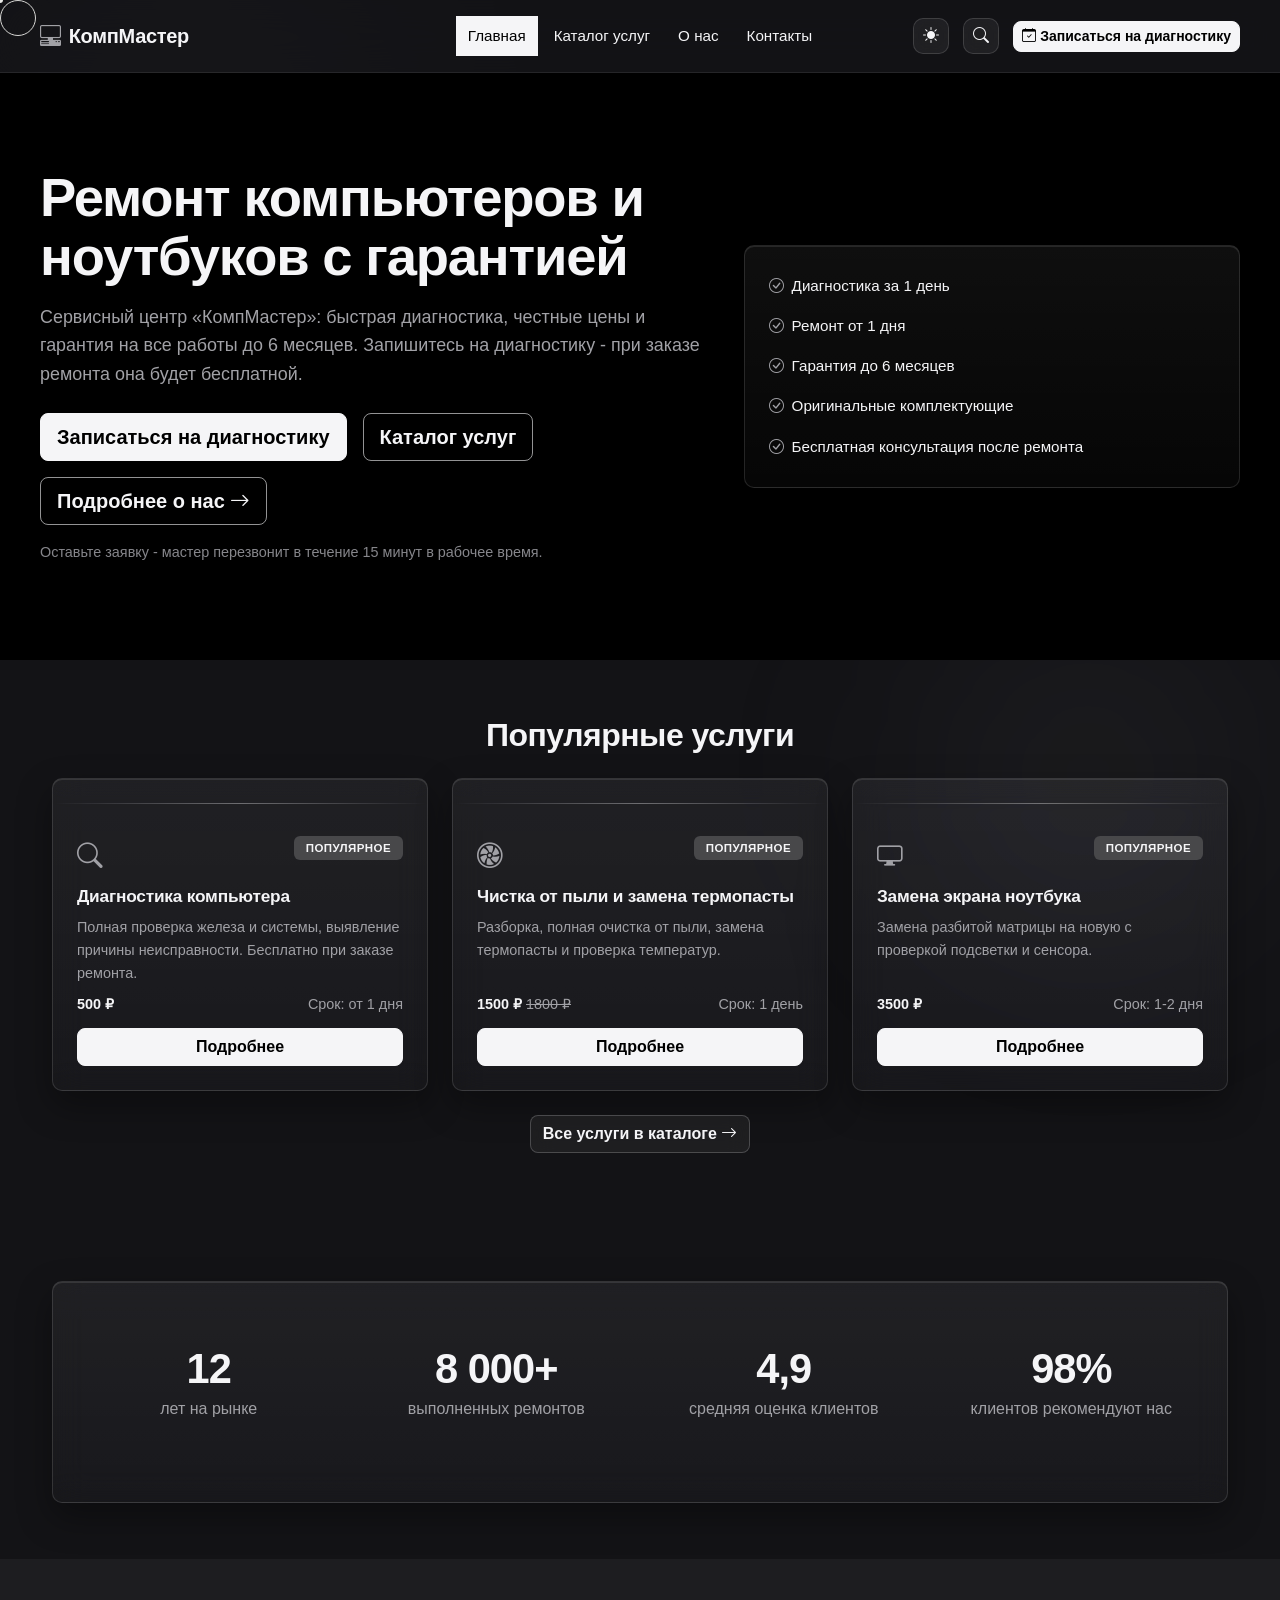
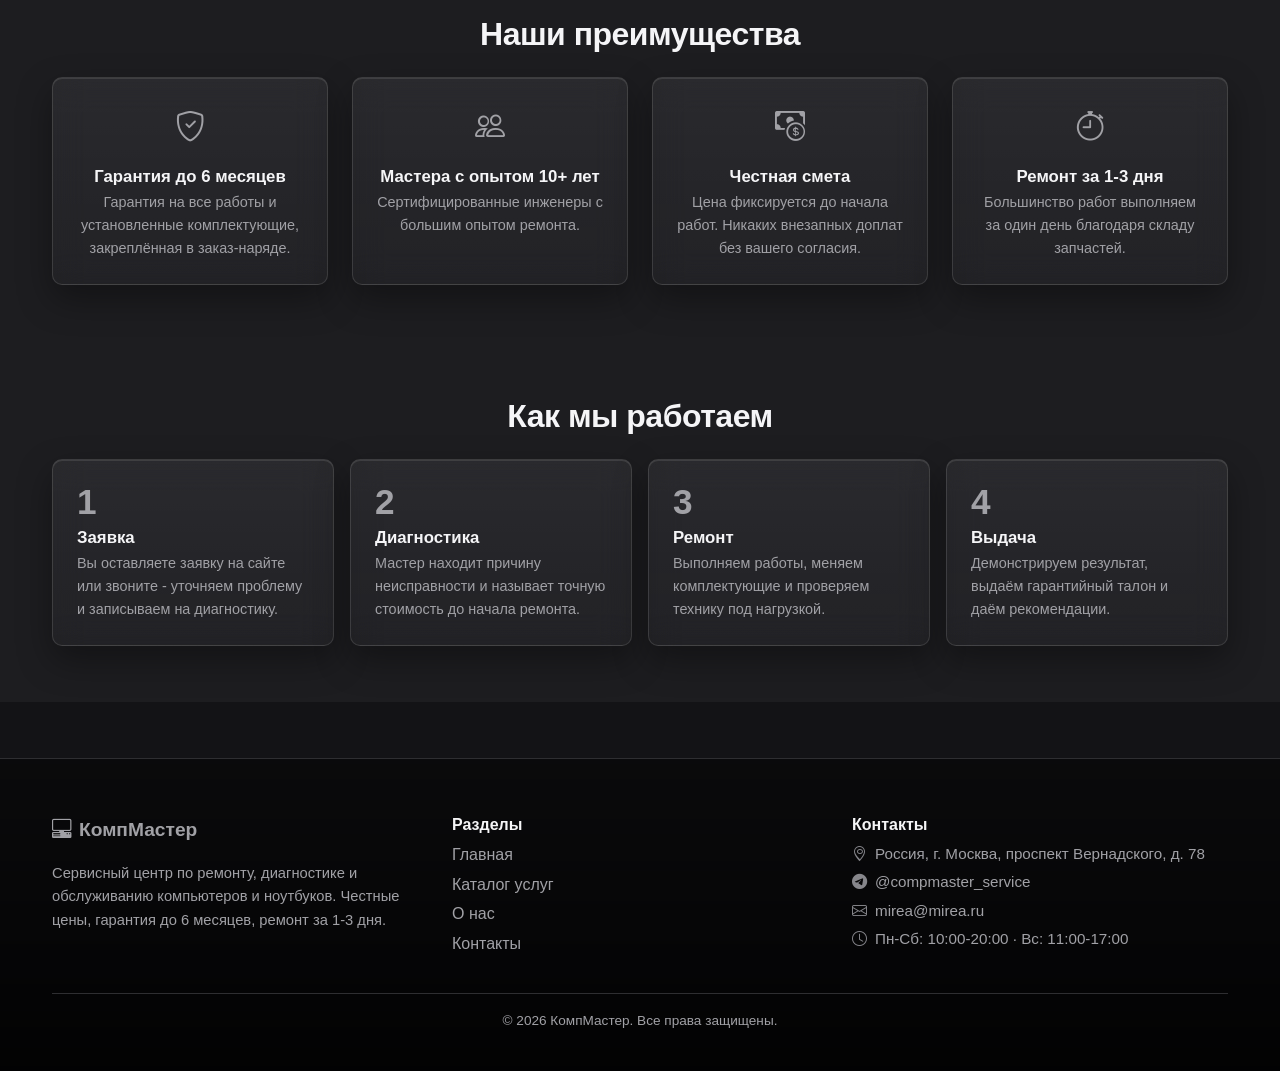
==== commit 893e8e4f: "Курсор: инверсия цвета через blend mode, версия v4" ====
--- a/experimental/index.html
+++ b/experimental/index.html
@@ -11,10 +11,10 @@
 <link rel="stylesheet" href="https://cdn.jsdelivr.net/npm/bootstrap@5.3.3/dist/css/bootstrap.min.css">
 <link rel="stylesheet" href="https://cdn.jsdelivr.net/npm/bootstrap-icons@1.11.3/font/bootstrap-icons.min.css">
 <link rel="icon" type="image/svg+xml" href="images/favicon.svg">
-<link rel="stylesheet" href="css/style.css">
+<link rel="stylesheet" href="css/style.css?v=4">
 
 <script src="https://cdn.jsdelivr.net/npm/bootstrap@5.3.3/dist/js/bootstrap.bundle.min.js" defer></script>
-<script src="js/main.js" defer></script>
+<script src="js/main.js?v=4" defer></script>
 </head>
 <body>
 <div class="reading-progress" id="reading-progress" aria-hidden="true"></div>
--- a/experimental/css/style.css
+++ b/experimental/css/style.css
@@ -1084,21 +1084,21 @@
   z-index: 4000;
   pointer-events: none;
   border-radius: 50%;
+  mix-blend-mode: difference;
 }
 .cursor-dot {
   width: 6px;
   height: 6px;
   margin: -3px 0 0 -3px;
-  background-color: var(--color-text);
+  background-color: #ffffff;
 }
 .cursor-ring {
   width: 36px;
   height: 36px;
-  border: 1.5px solid rgb(245 245 247 / 55%);
+  border: 1.5px solid rgb(255 255 255 / 90%);
   transition: border-color var(--transition), transform 0.06s ease-out;
 }
-.cursor-ring--active { border-color: var(--color-text); }
-[data-theme="light"] .cursor-ring { border-color: rgb(29 29 31 / 45%); }
+.cursor-ring--active { border-color: #ffffff; }
 @media (pointer: coarse) {
   .cursor-dot, .cursor-ring { display: none; }
 }
@@ -1168,6 +1168,8 @@
 /* 25. ЭКСПЕРИМЕНТ: светлая тема */
 [data-theme="light"] {
   --color-bg: #f5f5f7;
+  --color-danger: #d64545;
+  --color-success: #17994c;
   --color-text: #1d1d1f;
   --color-muted: #6e6e73;
   --color-primary: #1d1d1f;
@@ -1234,7 +1236,6 @@
 [data-theme="light"] .site-footer__logo,
 [data-theme="light"] .site-footer__title { color: var(--color-text); }
 [data-theme="light"] .reading-progress { background: linear-gradient(90deg, #1d1d1f, #6e6e73); }
-[data-theme="light"] .cursor-dot { background-color: #1d1d1f; }
 
 /* 26. ЭКСПЕРИМЕНТ: reveal карточек с каскадом */
 .reveal-card {
@@ -1246,3 +1247,61 @@
 @media (prefers-reduced-motion: reduce) {
   .reveal-card { opacity: 1; transform: none; transition: none; }
 }
+
+/* 27. Светлая тема: точечные исправления контрастности */
+[data-theme="light"] .stats-grid {
+  background: #1d1d1f;
+  border: 1px solid #0a0a0b;
+  box-shadow: 0 14px 34px rgb(0 0 0 / 16%);
+  color: #ffffff;
+}
+[data-theme="light"] .stats-item__label { color: rgb(255 255 255 / 72%); }
+[data-theme="light"] .site-footer__bottom { border-top-color: var(--color-border); }
+[data-theme="light"] .service-card::before,
+[data-theme="light"] .review-card::before,
+[data-theme="light"] .request-form::before {
+  background: linear-gradient(90deg, transparent, rgb(0 0 0 / 22%), transparent);
+}
+[data-theme="light"] .service-card:hover,
+[data-theme="light"] .review-card:hover {
+  border-color: rgb(0 0 0 / 28%);
+  box-shadow: inset 0 1px 0 rgb(255 255 255 / 80%), 0 14px 30px rgb(0 0 0 / 12%);
+}
+[data-theme="light"] .breadcrumbs .breadcrumb-item.active { color: var(--color-text); }
+/* hero остаётся тёмной панелью и в светлой теме - текст внутри принудительно светлый */
+[data-theme="light"] .hero__title,
+[data-theme="light"] .hero__list-item { color: #f5f5f7; }
+[data-theme="light"] .hero__actions .btn-warning {
+  --bs-btn-color: #1d1d1f;
+  --bs-btn-bg: #f5f5f7;
+  --bs-btn-border-color: #f5f5f7;
+  --bs-btn-hover-color: #f5f5f7;
+  --bs-btn-hover-bg: #1d1d1f;
+  --bs-btn-hover-border-color: #1d1d1f;
+  color: #1d1d1f;
+  background-color: #f5f5f7;
+  border-color: #f5f5f7;
+}
+[data-theme="light"] .hero__actions .btn-outline-light {
+  --bs-btn-color: #f5f5f7;
+  --bs-btn-border-color: rgb(245 245 247 / 60%);
+  --bs-btn-hover-color: #1d1d1f;
+  --bs-btn-hover-bg: #f5f5f7;
+  --bs-btn-hover-border-color: #f5f5f7;
+  color: #f5f5f7;
+  border-color: rgb(245 245 247 / 60%);
+}
+[data-theme="light"] .hero__card,
+[data-theme="light"] .hero__card * { color: #f5f5f7; }
+[data-theme="light"] .request-form__agreement { color: var(--color-muted); }
+[data-theme="light"] .request-form { color: var(--color-text); }
+[data-theme="light"] .badge-tag { color: #ffffff; background-color: #1d1d1f; }
+[data-theme="light"] .scroll-top { color: #ffffff; }
+[data-theme="light"] .gallery__viewport { background: #ffffff; }
+[data-theme="light"] .search-overlay__panel { background-color: #ffffff; }
+[data-theme="light"] .contact-list__item .bi { color: var(--color-muted); }
+[data-theme="light"] .service-card__icon,
+[data-theme="light"] .advantage-card__icon,
+[data-theme="light"] .contact-list__icon { color: var(--color-muted); }
+[data-theme="light"] .breadcrumb { --bs-breadcrumb-divider-color: var(--color-muted); }
+[data-theme="light"] .modal-backdrop { --bs-backdrop-opacity: 0.4; }
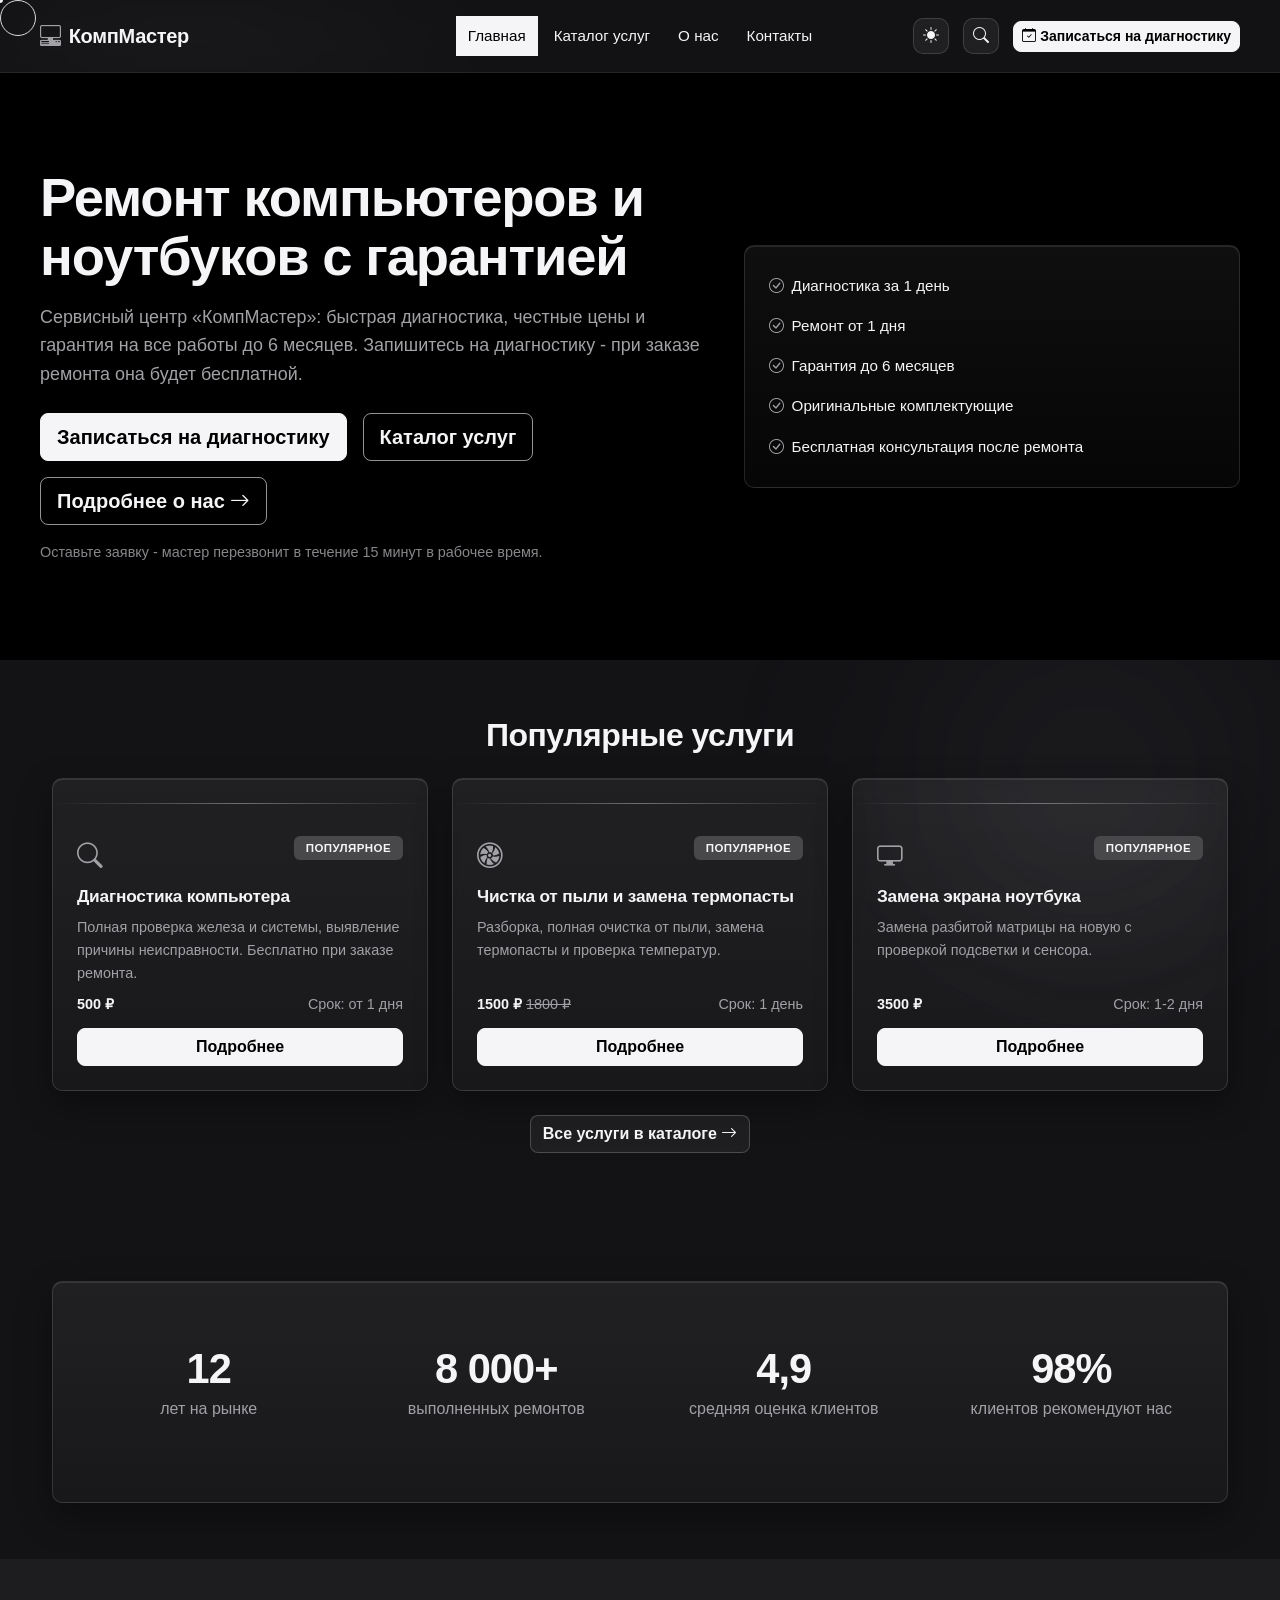
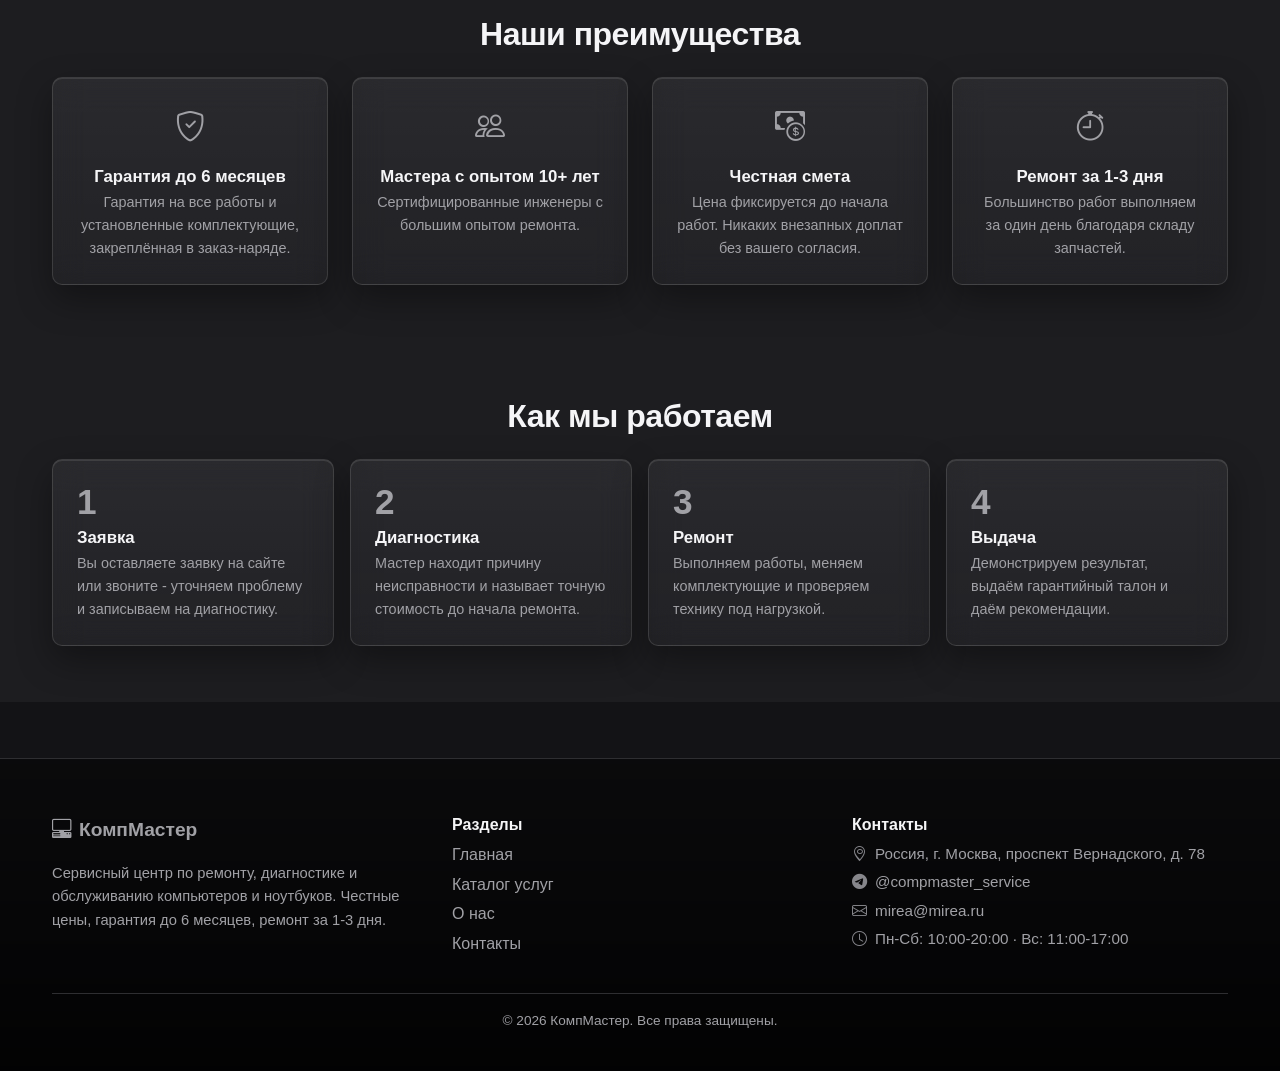
==== commit b54d7545: "Анимации: переход между страницами, волна при клике, вдавливание кнопок, версия v5" ====
--- a/experimental/index.html
+++ b/experimental/index.html
@@ -11,10 +11,10 @@
 <link rel="stylesheet" href="https://cdn.jsdelivr.net/npm/bootstrap@5.3.3/dist/css/bootstrap.min.css">
 <link rel="stylesheet" href="https://cdn.jsdelivr.net/npm/bootstrap-icons@1.11.3/font/bootstrap-icons.min.css">
 <link rel="icon" type="image/svg+xml" href="images/favicon.svg">
-<link rel="stylesheet" href="css/style.css?v=4">
+<link rel="stylesheet" href="css/style.css?v=5">
 
 <script src="https://cdn.jsdelivr.net/npm/bootstrap@5.3.3/dist/js/bootstrap.bundle.min.js" defer></script>
-<script src="js/main.js?v=4" defer></script>
+<script src="js/main.js?v=5" defer></script>
 </head>
 <body>
 <div class="reading-progress" id="reading-progress" aria-hidden="true"></div>
--- a/experimental/css/style.css
+++ b/experimental/css/style.css
@@ -1305,3 +1305,33 @@
 [data-theme="light"] .contact-list__icon { color: var(--color-muted); }
 [data-theme="light"] .breadcrumb { --bs-breadcrumb-divider-color: var(--color-muted); }
 [data-theme="light"] .modal-backdrop { --bs-backdrop-opacity: 0.4; }
+
+/* 28. ЭКСПЕРИМЕНТ: переходы страниц, волна при клике, вдавливание кнопок */
+@media (prefers-reduced-motion: no-preference) {
+  @keyframes page-enter {
+    from { opacity: 0; }
+    to { opacity: 1; }
+  }
+  .page-enter { animation: page-enter 0.4s ease both; }
+  .page-exit { opacity: 0; transition: opacity 0.18s ease; }
+  .click-ripple {
+    position: fixed;
+    z-index: 3999;
+    width: 14px;
+    height: 14px;
+    margin: -7px 0 0 -7px;
+    border: 1.5px solid #ffffff;
+    border-radius: 50%;
+    pointer-events: none;
+    mix-blend-mode: difference;
+    animation: click-ripple 0.45s ease-out forwards;
+  }
+  @keyframes click-ripple {
+    from { transform: scale(1); opacity: 0.9; }
+    to { transform: scale(4.5); opacity: 0; }
+  }
+}
+.btn:active,
+.header-icon-btn:active,
+.gallery__btn:active,
+.scroll-top:active { transform: scale(0.95); }
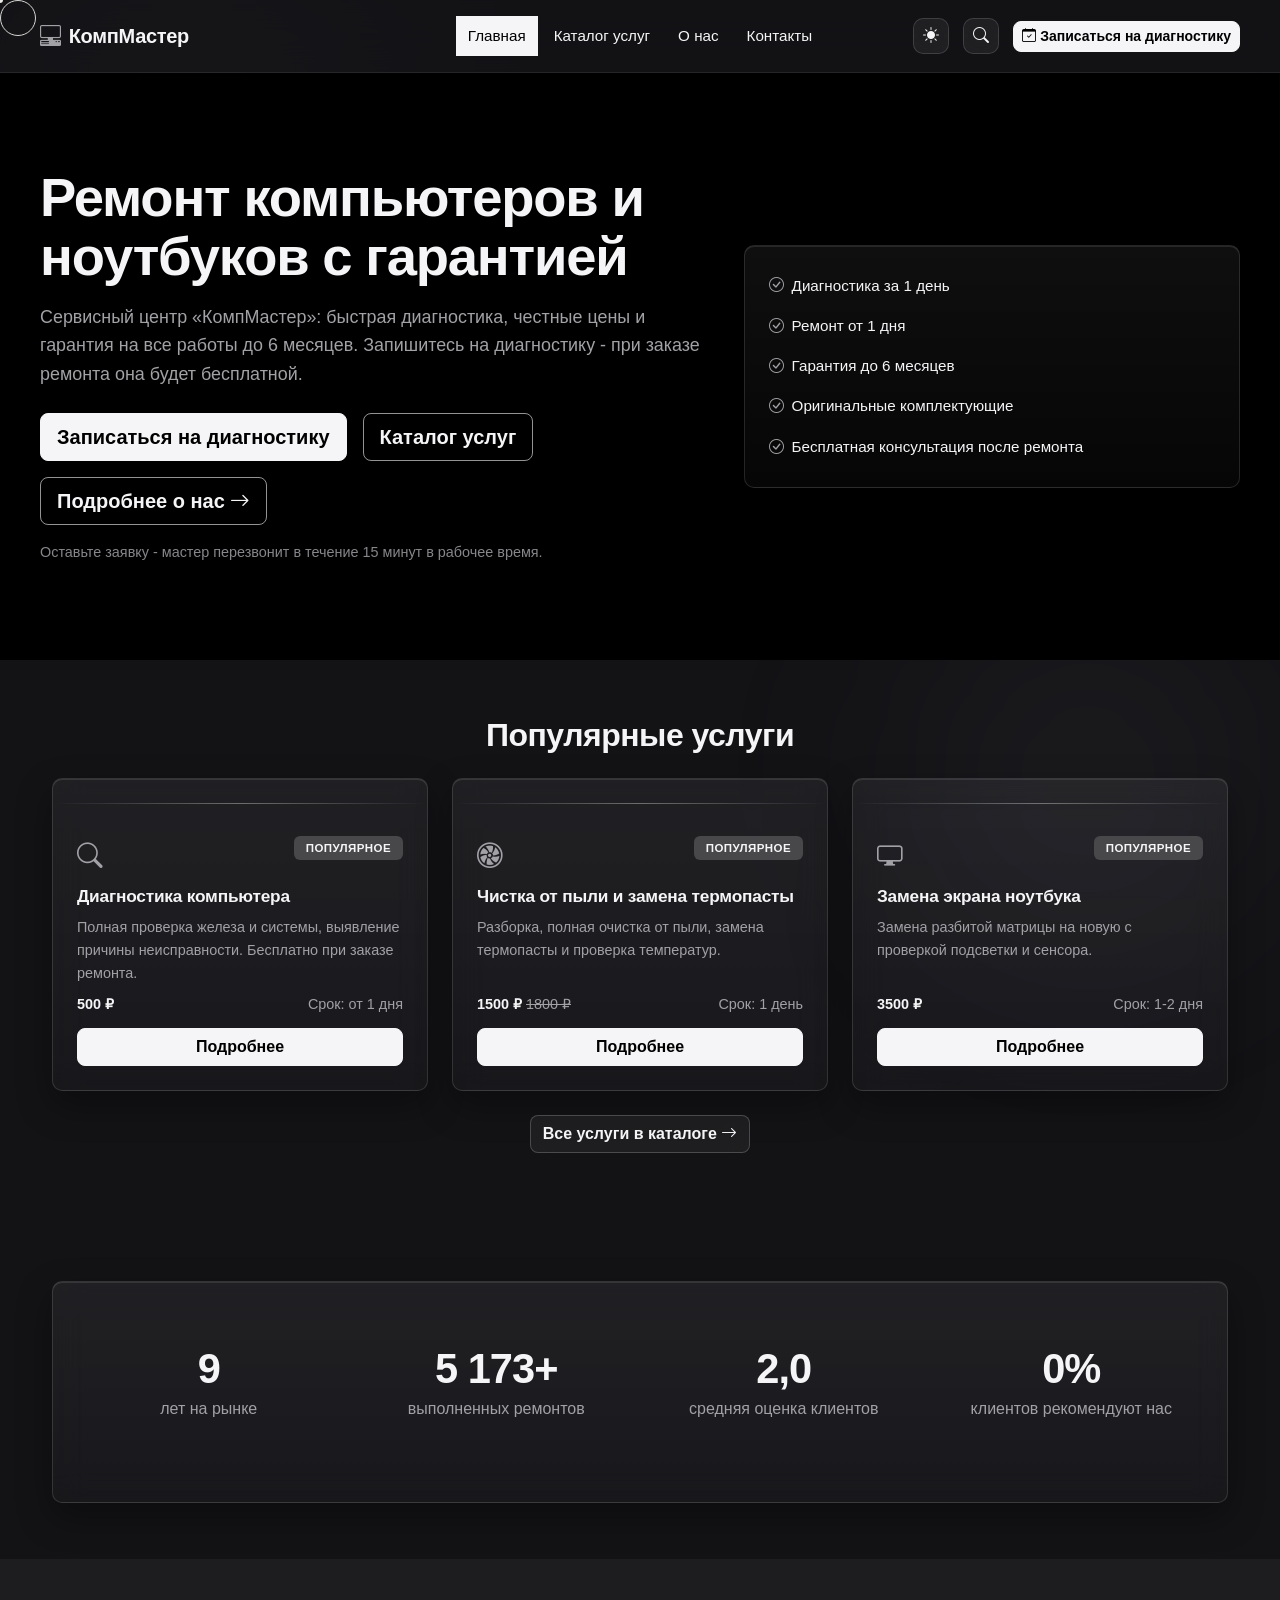
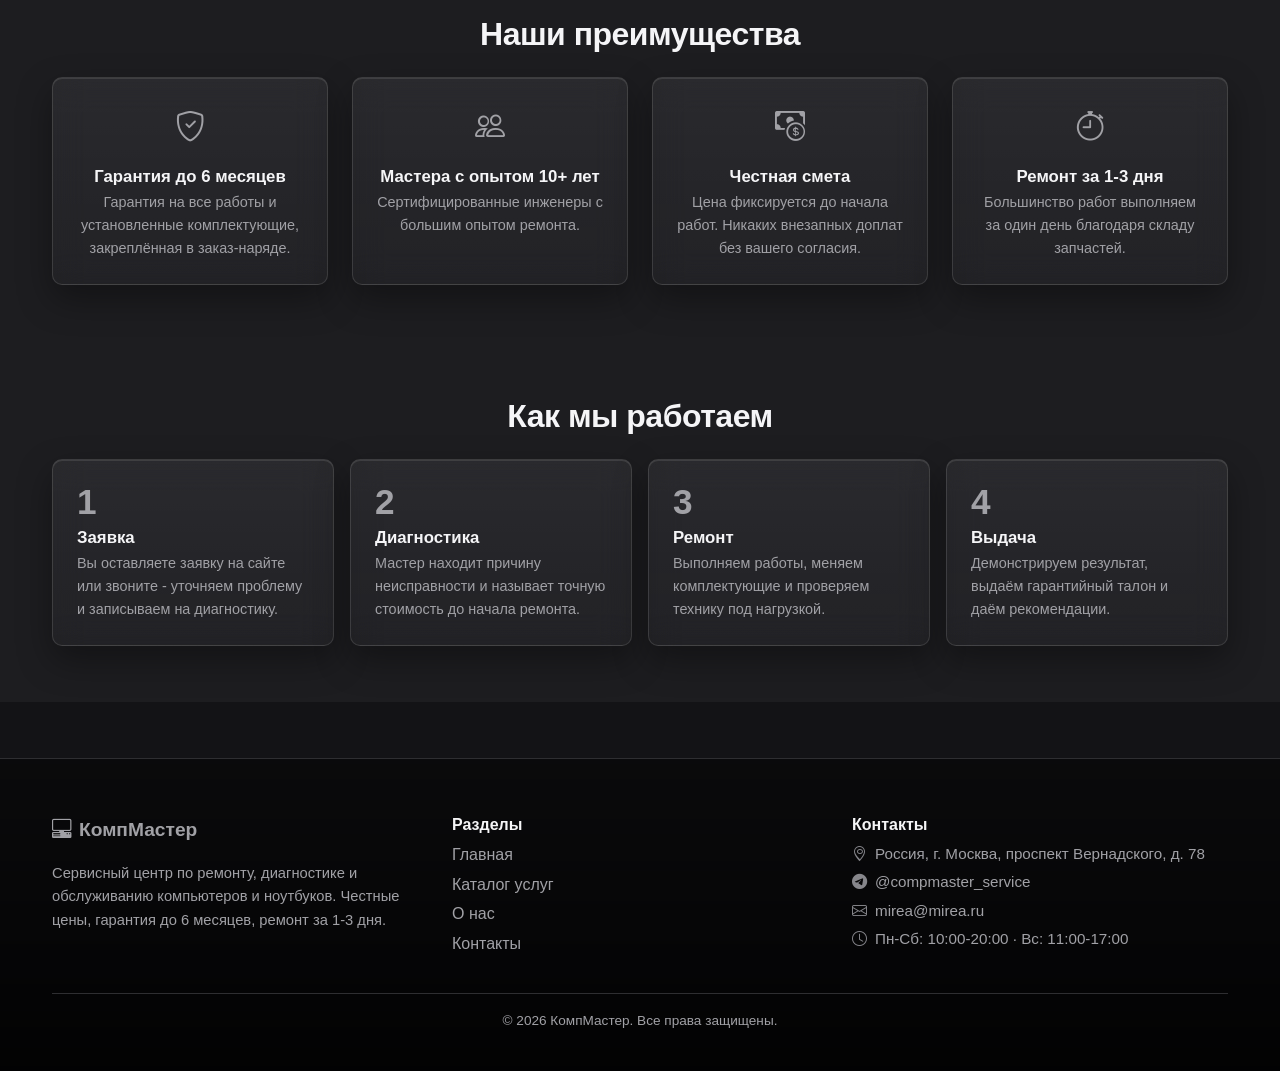
==== commit b4231d1c: "Анимация счёта цифр статистики («12 лет на рынке» и др.) при прокрутке" ====
--- a/experimental/index.html
+++ b/experimental/index.html
@@ -11,10 +11,10 @@
 <link rel="stylesheet" href="https://cdn.jsdelivr.net/npm/bootstrap@5.3.3/dist/css/bootstrap.min.css">
 <link rel="stylesheet" href="https://cdn.jsdelivr.net/npm/bootstrap-icons@1.11.3/font/bootstrap-icons.min.css">
 <link rel="icon" type="image/svg+xml" href="images/favicon.svg">
-<link rel="stylesheet" href="css/style.css?v=5">
+<link rel="stylesheet" href="css/style.css?v=6">
 
 <script src="https://cdn.jsdelivr.net/npm/bootstrap@5.3.3/dist/js/bootstrap.bundle.min.js" defer></script>
-<script src="js/main.js?v=5" defer></script>
+<script src="js/main.js?v=6" defer></script>
 </head>
 <body>
 <div class="reading-progress" id="reading-progress" aria-hidden="true"></div>
--- a/experimental/css/style.css
+++ b/experimental/css/style.css
@@ -1102,6 +1102,10 @@
 @media (pointer: coarse) {
   .cursor-dot, .cursor-ring { display: none; }
 }
+/* Курсор инвертирует цвет над любым фоном: фон страницы рисует сам body
+   (а не «холст» браузера), поэтому mix-blend-mode работает везде */
+html { background-color: var(--color-bg); }
+body { position: relative; z-index: 0; min-height: 100vh; }
 
 /* 24. ЭКСПЕРИМЕНТ: поиск по сайту */
 .search-overlay { position: fixed; inset: 0; z-index: 2000; display: none; }
@@ -1232,7 +1236,7 @@
 [data-theme="light"] .gallery__btn { background-color: rgb(0 0 0 / 4%); border-color: rgb(0 0 0 / 12%); }
 [data-theme="light"] .service-modal .btn-close { filter: none; }
 [data-theme="light"] .faq .accordion-button::after { filter: none; }
-[data-theme="light"] .stats-grid { color: #ffffff; }
+[data-theme="light"] .stats-grid { color: #1d1d1f; }
 [data-theme="light"] .site-footer__logo,
 [data-theme="light"] .site-footer__title { color: var(--color-text); }
 [data-theme="light"] .reading-progress { background: linear-gradient(90deg, #1d1d1f, #6e6e73); }
@@ -1250,12 +1254,12 @@
 
 /* 27. Светлая тема: точечные исправления контрастности */
 [data-theme="light"] .stats-grid {
-  background: #1d1d1f;
-  border: 1px solid #0a0a0b;
-  box-shadow: 0 14px 34px rgb(0 0 0 / 16%);
-  color: #ffffff;
-}
-[data-theme="light"] .stats-item__label { color: rgb(255 255 255 / 72%); }
+  background: #ffffff;
+  border: 1px solid rgb(0 0 0 / 10%);
+  box-shadow: 0 14px 34px rgb(0 0 0 / 8%);
+  color: #1d1d1f;
+}
+[data-theme="light"] .stats-item__label { color: #6e6e73; }
 [data-theme="light"] .site-footer__bottom { border-top-color: var(--color-border); }
 [data-theme="light"] .service-card::before,
 [data-theme="light"] .review-card::before,
@@ -1335,3 +1339,15 @@
 .header-icon-btn:active,
 .gallery__btn:active,
 .scroll-top:active { transform: scale(0.95); }
+
+/* Счётчик цифр статистики: ровная ширина цифр и лёгкий «щелчок» в конце */
+.stats-item__value { font-variant-numeric: tabular-nums; }
+.stats-item__value--done { animation: stats-pop 0.45s ease-out; }
+@keyframes stats-pop {
+  0% { transform: scale(1); }
+  40% { transform: scale(1.08); }
+  100% { transform: scale(1); }
+}
+@media (prefers-reduced-motion: reduce) {
+  .stats-item__value--done { animation: none; }
+}
